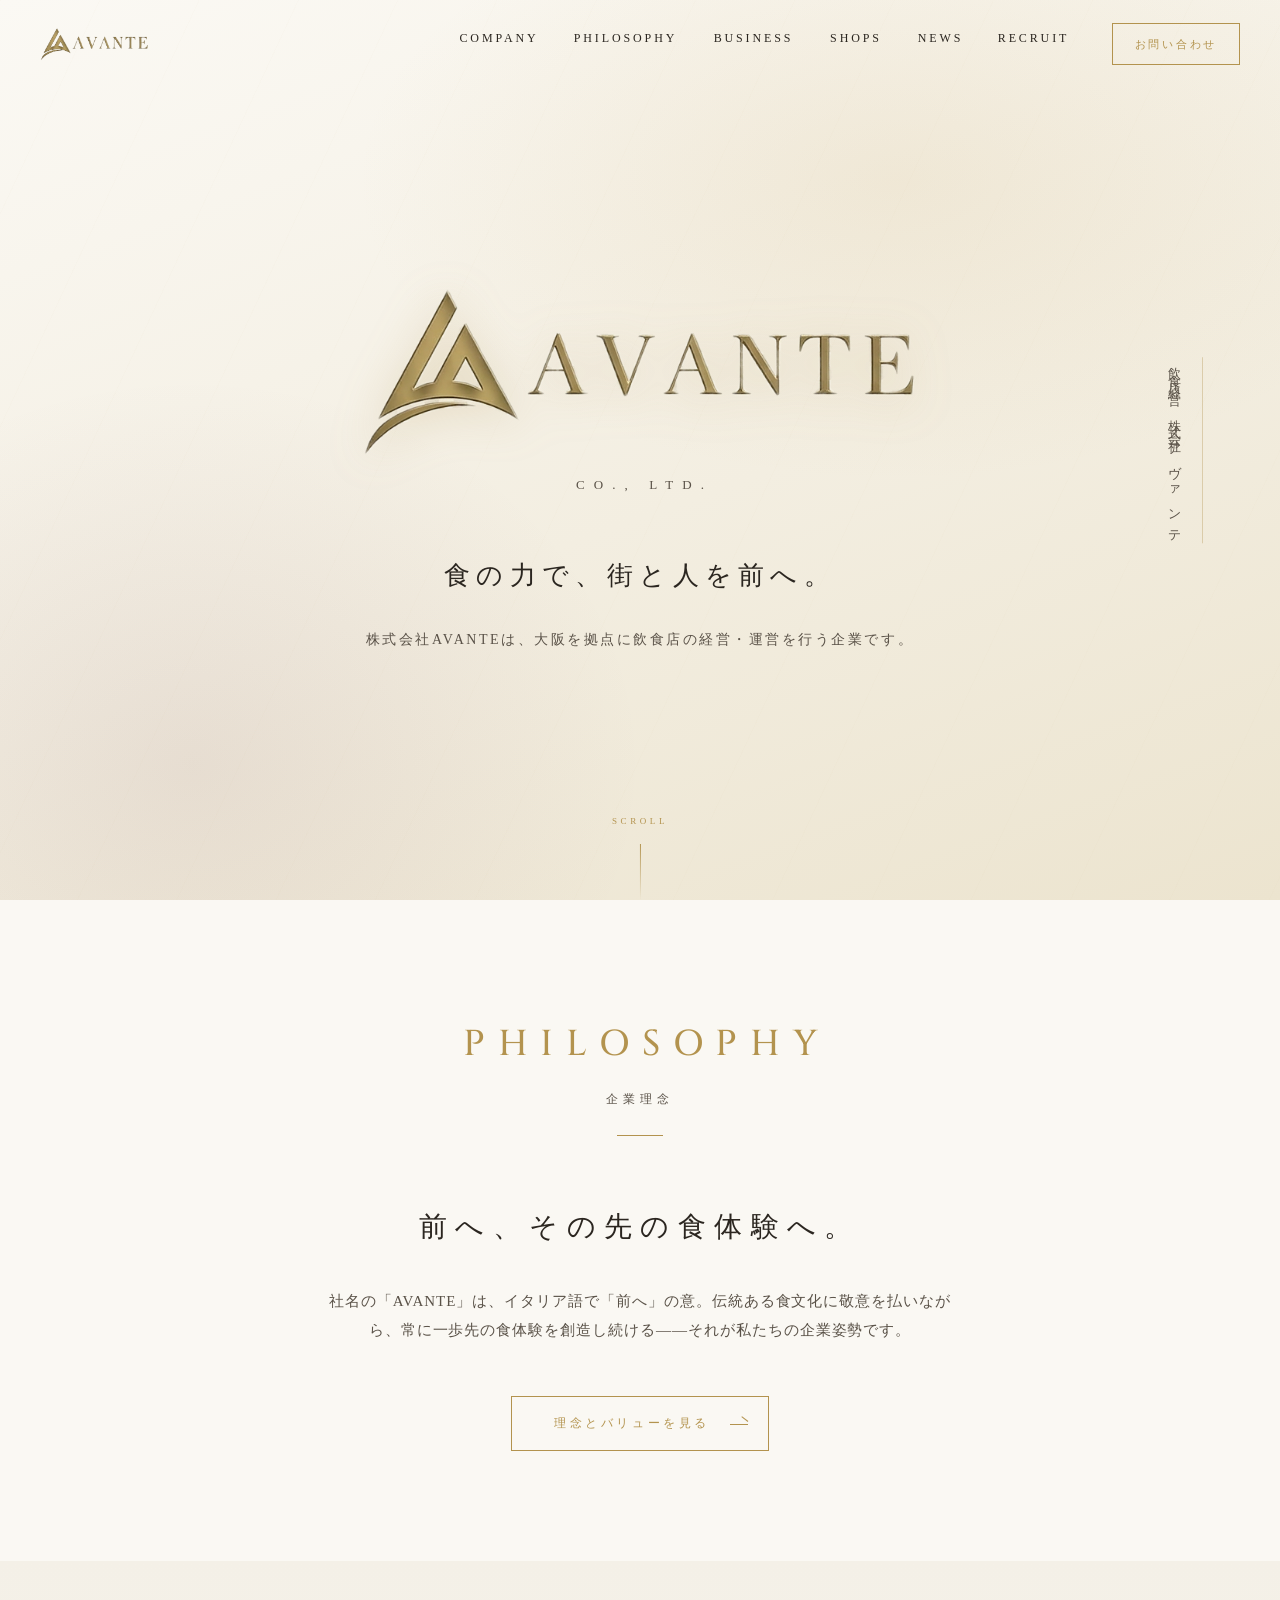
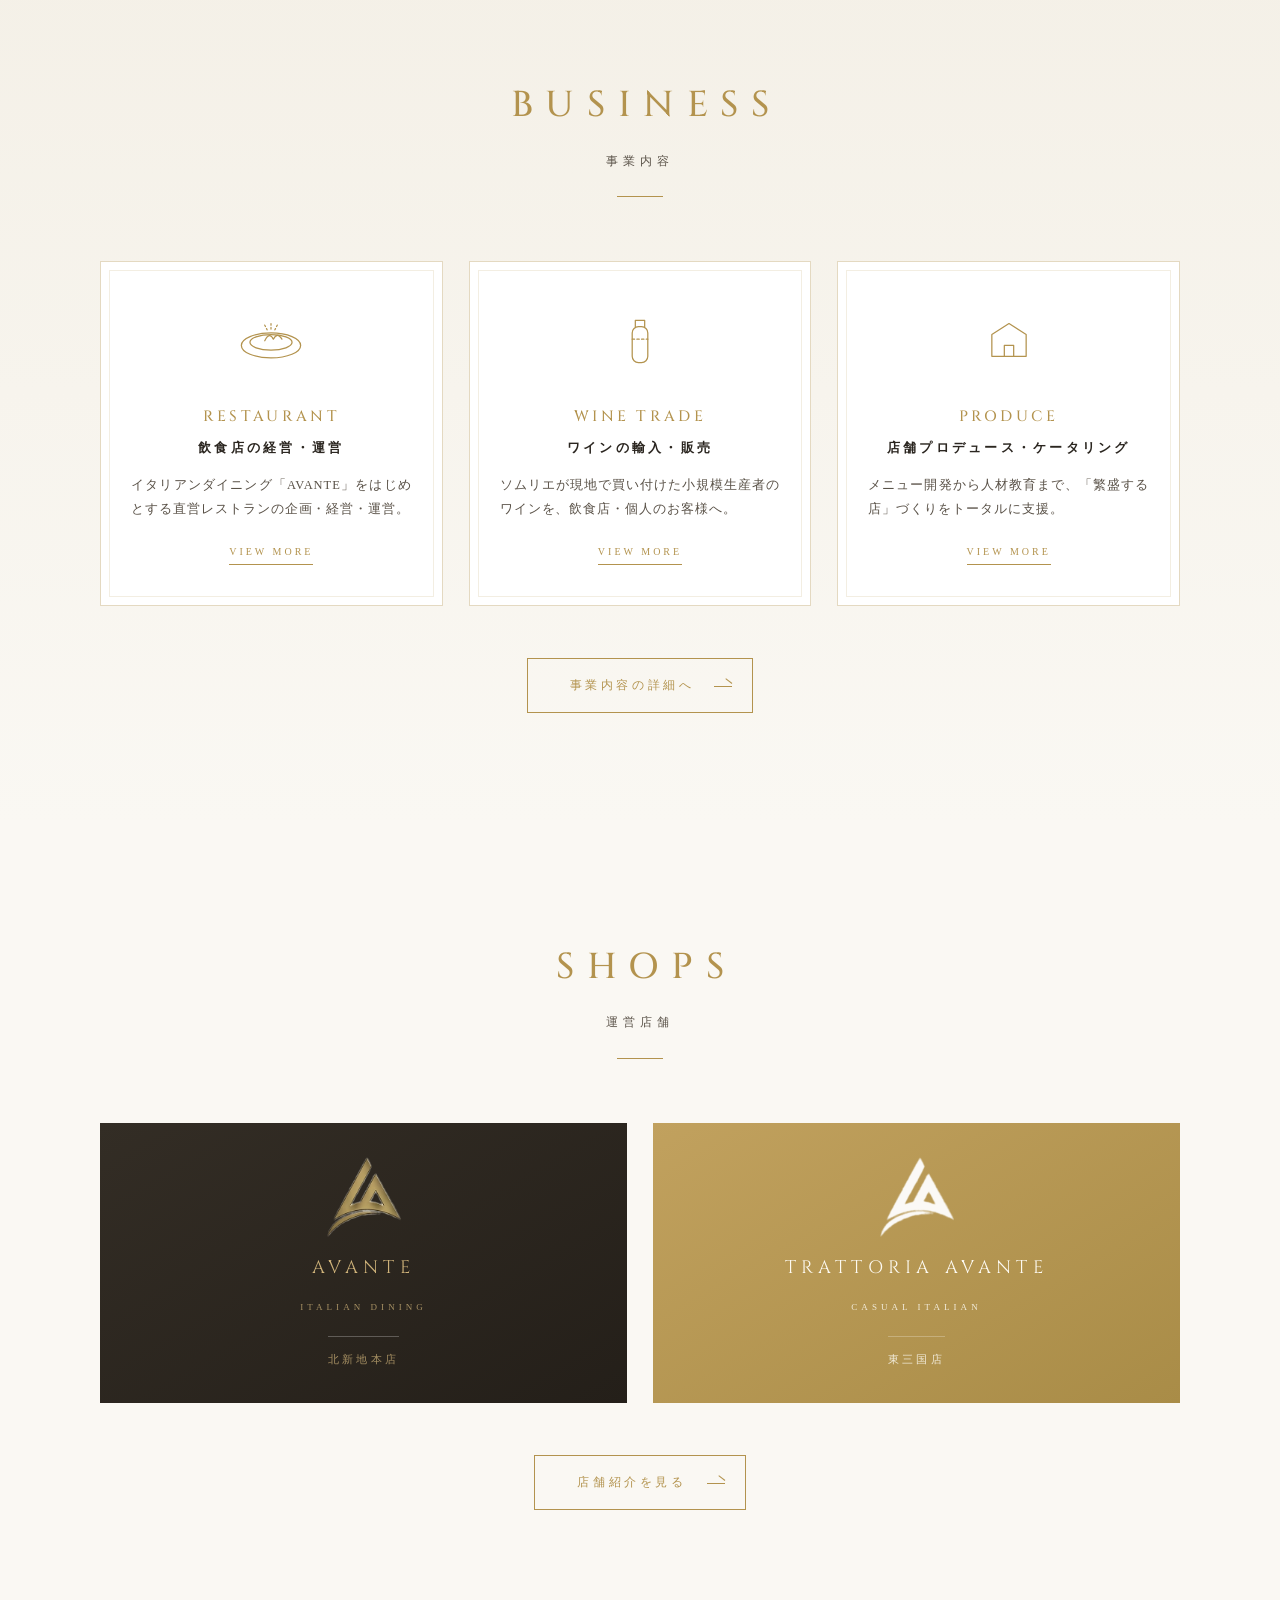
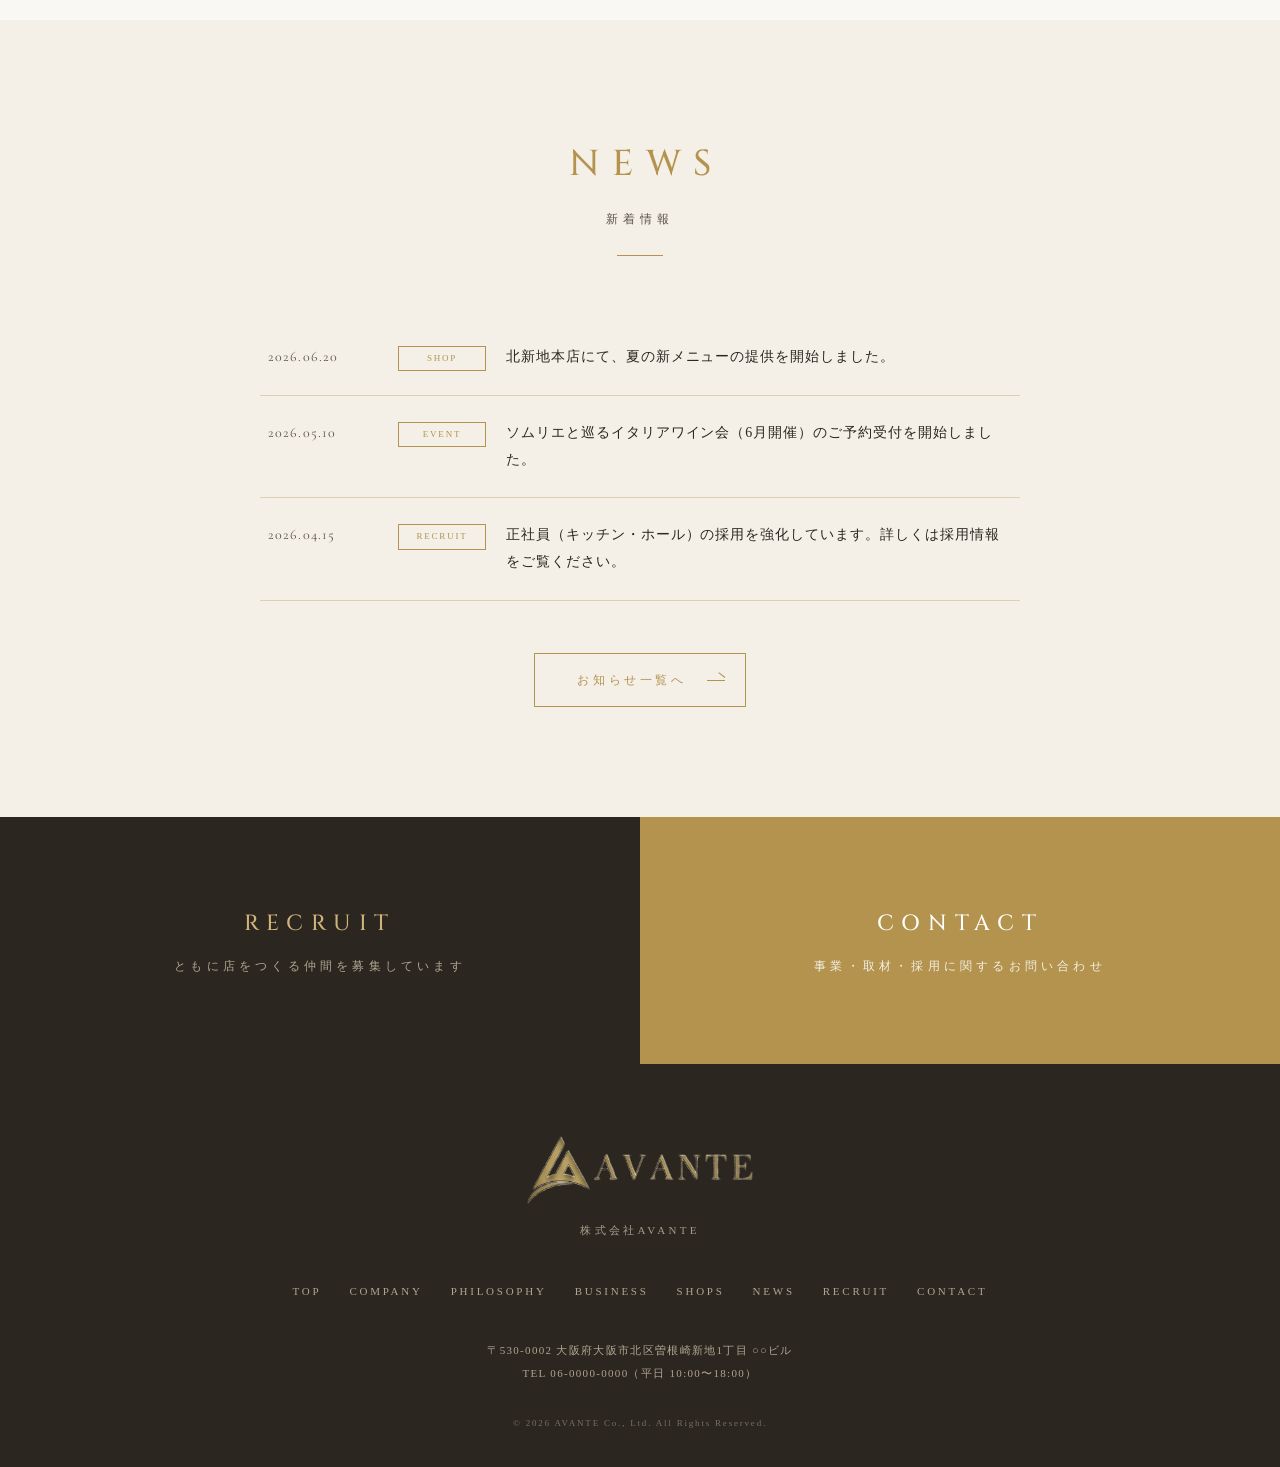
==== index.html @ b9feabb0 "Add files via upload" ====
<!DOCTYPE html>
<html lang="ja">
<head>
<meta charset="UTF-8">
<meta name="viewport" content="width=device-width, initial-scale=1.0">
<title>株式会社AVANTE｜飲食店の経営・運営</title>
<meta name="description" content="株式会社AVANTEは、大阪を拠点にイタリアンダイニング「AVANTE」をはじめとする飲食店の経営・運営、ワインの輸入販売、店舗プロデュースを行う企業です。">
<link rel="preconnect" href="https://fonts.googleapis.com">
<link rel="preconnect" href="https://fonts.gstatic.com" crossorigin>
<link href="https://fonts.googleapis.com/css2?family=Cinzel:wght@400;500;600&family=Cormorant+Garamond:ital,wght@0,400;0,500;1,400&family=Jost:wght@300;400;500&family=Zen+Old+Mincho:wght@400;500;600&display=swap" rel="stylesheet">
<link rel="icon" type="image/png" href="img/logo-mark.png">
<link rel="stylesheet" href="css/style.css">
</head>
<body data-page="index.html">

<header class="site-header" id="header">
  <a href="index.html" class="brand" aria-label="株式会社AVANTE トップへ">
    <img src="img/logo.png" alt="AVANTE" class="brand-img">
  </a>
  <nav class="pc" aria-label="メインナビゲーション"><ul><li><a href="company.html">COMPANY</a></li><li><a href="philosophy.html">PHILOSOPHY</a></li><li><a href="business.html">BUSINESS</a></li><li><a href="shops.html">SHOPS</a></li><li><a href="news.html">NEWS</a></li><li><a href="recruit.html">RECRUIT</a></li></ul></nav>
  <a href="contact.html" class="contact-btn">お問い合わせ</a>
  <button id="burger" aria-label="メニューを開く" aria-expanded="false"><span></span><span></span><span></span></button>
</header>

<div id="mobile-menu">
  <ul><li><a href="index.html">TOP<span class="jp">トップページ</span></a></li><li><a href="company.html">COMPANY<span class="jp">会社概要</span></a></li><li><a href="philosophy.html">PHILOSOPHY<span class="jp">企業理念</span></a></li><li><a href="business.html">BUSINESS<span class="jp">事業内容</span></a></li><li><a href="shops.html">SHOPS<span class="jp">運営店舗</span></a></li><li><a href="news.html">NEWS<span class="jp">新着情報</span></a></li><li><a href="recruit.html">RECRUIT<span class="jp">採用情報</span></a></li><li><a href="contact.html">CONTACT<span class="jp">お問い合わせ</span></a></li></ul>
</div>


<!-- ローディング（トップのみ） -->
<div id="loader" aria-hidden="true">
  <img class="logo-img" src="img/logo.png" alt="">
</div>

<main>

<!-- ===== Hero ===== -->
<section class="hero">
  <div class="hero-inner">
    <h1 class="hero-logo"><img src="img/logo.png" alt="AVANTE"></h1>
    <p class="hero-sub">CO., LTD.</p>
    <p class="hero-copy">
      食の力で、街と人を前へ。
      <small>株式会社AVANTEは、大阪を拠点に飲食店の経営・運営を行う企業です。</small>
    </p>
  </div>
  <p class="hero-vertical">飲食店経営　株式会社アヴァンテ</p>
  <p class="scroll-cue">SCROLL</p>
</section>

<!-- ===== 理念ダイジェスト ===== -->
<section class="digest-about">
  <div class="container-s">
    <div class="sec-head reveal">
      <h2 class="sec-en">PHILOSOPHY</h2>
      <span class="sec-jp">企業理念</span>
    </div>
    <p class="phrase reveal">前へ、その先の食体験へ。</p>
    <p class="lead-center reveal">社名の「AVANTE」は、イタリア語で「前へ」の意。伝統ある食文化に敬意を払いながら、常に一歩先の食体験を創造し続ける——それが私たちの企業姿勢です。</p>
    <div class="btn-center reveal">
      <a href="philosophy.html" class="btn-line">理念とバリューを見る</a>
    </div>
  </div>
</section>

<!-- ===== 事業ダイジェスト ===== -->
<section class="digest-biz">
  <div class="container">
    <div class="sec-head reveal">
      <h2 class="sec-en">BUSINESS</h2>
      <span class="sec-jp">事業内容</span>
    </div>
    <div class="digest-cards">
      <a href="business.html#restaurant" class="d-card reveal">
        <svg class="art" viewBox="0 0 100 80" aria-hidden="true">
          <ellipse cx="50" cy="48" rx="38" ry="16"/>
          <ellipse cx="50" cy="44" rx="27" ry="10"/>
          <path d="M42 42 q6 -12 11 -2 q5 -10 11 0"/>
          <path d="M50 20 v8" stroke-dasharray="2 3"/><path d="M42 22 l3 6" stroke-dasharray="2 3"/><path d="M58 22 l-3 6" stroke-dasharray="2 3"/>
        </svg>
        <h3>RESTAURANT</h3>
        <span class="jp-label">飲食店の経営・運営</span>
        <p>イタリアンダイニング「AVANTE」をはじめとする直営レストランの企画・経営・運営。</p>
        <span class="more">VIEW MORE</span>
      </a>
      <a href="business.html#wine" class="d-card reveal">
        <svg class="art" viewBox="0 0 100 80" aria-hidden="true">
          <rect x="40" y="24" width="20" height="46" rx="8"/><path d="M44 24 v-8 h12 v8"/>
          <path d="M40 40 h20" stroke-dasharray="3 3"/>
        </svg>
        <h3>WINE TRADE</h3>
        <span class="jp-label">ワインの輸入・販売</span>
        <p>ソムリエが現地で買い付けた小規模生産者のワインを、飲食店・個人のお客様へ。</p>
        <span class="more">VIEW MORE</span>
      </a>
      <a href="business.html#produce" class="d-card reveal">
        <svg class="art" viewBox="0 0 100 80" aria-hidden="true">
          <path d="M28 62 V34 l22 -14 22 14 v28 Z"/>
          <path d="M44 62 v-14 h12 v14"/>
        </svg>
        <h3>PRODUCE</h3>
        <span class="jp-label">店舗プロデュース・ケータリング</span>
        <p>メニュー開発から人材教育まで、「繁盛する店」づくりをトータルに支援。</p>
        <span class="more">VIEW MORE</span>
      </a>
    </div>
    <div class="btn-center reveal">
      <a href="business.html" class="btn-line">事業内容の詳細へ</a>
    </div>
  </div>
</section>

<!-- ===== 店舗ダイジェスト ===== -->
<section class="digest-shops">
  <div class="container">
    <div class="sec-head reveal">
      <h2 class="sec-en">SHOPS</h2>
      <span class="sec-jp">運営店舗</span>
    </div>
    <div class="shop-banners">
      <a href="shops.html#kitashinchi" class="shop-banner sv-dark reveal">
        <img class="s-mark" src="img/logo-mark.png" alt="">
        <p class="s-name">AVANTE</p>
        <p class="s-tag">ITALIAN DINING</p>
        <p class="s-area">北新地本店</p>
      </a>
      <a href="shops.html#higashimikuni" class="shop-banner sv-gold reveal">
        <img class="s-mark" src="img/logo-mark.png" alt="">
        <p class="s-name">TRATTORIA AVANTE</p>
        <p class="s-tag">CASUAL ITALIAN</p>
        <p class="s-area">東三国店</p>
      </a>
    </div>
    <div class="btn-center reveal">
      <a href="shops.html" class="btn-line">店舗紹介を見る</a>
    </div>
  </div>
</section>

<!-- ===== NEWSダイジェスト ===== -->
<section class="digest-news">
  <div class="container">
    <div class="sec-head reveal">
      <h2 class="sec-en">NEWS</h2>
      <span class="sec-jp">新着情報</span>
    </div>
    <ul class="news-list" id="news-list" data-limit="3"></ul>
    <div class="btn-center reveal">
      <a href="news.html" class="btn-line">お知らせ一覧へ</a>
    </div>
  </div>
</section>

<!-- ===== 採用 / お問い合わせ バナー ===== -->
<div class="cta-band">
  <a href="recruit.html" class="cta-recruit">
    <span class="en">RECRUIT</span>
    <span class="jp">ともに店をつくる仲間を募集しています</span>
  </a>
  <a href="contact.html" class="cta-contact">
    <span class="en">CONTACT</span>
    <span class="jp">事業・取材・採用に関するお問い合わせ</span>
  </a>
</div>

</main>

<footer class="site-footer">
  <img src="img/logo.png" alt="AVANTE" class="f-logo">
  <p class="f-sub">株式会社AVANTE</p>
  <nav aria-label="フッターナビゲーション"><ul><li><a href="index.html">TOP</a></li><li><a href="company.html">COMPANY</a></li><li><a href="philosophy.html">PHILOSOPHY</a></li><li><a href="business.html">BUSINESS</a></li><li><a href="shops.html">SHOPS</a></li><li><a href="news.html">NEWS</a></li><li><a href="recruit.html">RECRUIT</a></li><li><a href="contact.html">CONTACT</a></li></ul></nav>
  <p class="addr">〒530-0002 大阪府大阪市北区曽根崎新地1丁目 ○○ビル<br>TEL 06-0000-0000（平日 10:00〜18:00）</p>
  <p class="copy">&copy; 2026 AVANTE Co., Ltd. All Rights Reserved.</p>
</footer>


<script src="js/common.js"></script>
</body>
</html>
---- css/style.css ----
@charset "UTF-8";
/* =========================================================
   株式会社AVANTE コーポレートサイト 共通スタイル
========================================================= */
:root{
  --gold:#b3934e;
  --gold-light:#cfb37a;
  --gold-pale:#e8dcc0;
  --ivory:#faf8f3;
  --paper:#f4f0e7;
  --ink:#2b2620;
  --ink-soft:#5a5248;
  --wine:#5f2732;
  --line:rgba(179,147,78,.35);
  --serif-en:'Cinzel',serif;
  --serif-en2:'Cormorant Garamond',serif;
}
*{margin:0;padding:0;box-sizing:border-box}
html{scroll-behavior:smooth}
body{
  font-family:var(--serif-jp);
  color:var(--ink);
  background:var(--ivory);
  line-height:1.9;
  letter-spacing:.06em;
  overflow-x:hidden;
}
img{max-width:100%;display:block}
a{color:inherit;text-decoration:none}
ul{list-style:none}

/* ---------- Loading（トップのみ） ---------- */
#loader{
  position:fixed;inset:0;z-index:1000;
  background:var(--ivory);
  display:flex;align-items:center;justify-content:center;flex-direction:column;gap:24px;
  transition:opacity .9s ease,visibility .9s;
}
#loader.hide{opacity:0;visibility:hidden}
#loader .logo-img{
  width:min(300px,64vw);height:auto;
  opacity:0;transform:scale(.96);
  animation:logofade 1.8s ease .1s forwards;
}
@keyframes logofade{
  0%{opacity:0;transform:scale(.96)}
  60%{opacity:1}
  100%{opacity:1;transform:scale(1)}
}

/* ---------- Loading（ページ内遷移用の短縮版） ---------- */
#loader.nav-transition{transition:opacity .25s ease,visibility .25s}
#loader.nav-transition .logo-img{animation:logofade-short .5s ease forwards}
@keyframes logofade-short{
  0%{opacity:0;transform:scale(.98)}
  100%{opacity:1;transform:scale(1)}
}
@keyframes fadeup{from{opacity:0;transform:translateY(8px)}to{opacity:1;transform:none}}

/* ---------- Header ---------- */
header.site-header{
  position:fixed;top:0;left:0;right:0;z-index:500;
  display:flex;align-items:center;justify-content:space-between;
  padding:0 40px;height:88px;
  transition:background .4s,box-shadow .4s;
}
header.site-header.scrolled,
body.subpage header.site-header{
  background:rgba(250,248,243,.92);
  backdrop-filter:blur(8px);
  box-shadow:0 1px 0 var(--line);
}
.brand{display:flex;align-items:center}
.brand-img{height:34px;width:auto}
nav.pc{margin-left:auto;margin-right:40px}
nav.pc ul{display:flex;gap:30px}
nav.pc a{
  font-family:var(--sans);font-size:12px;letter-spacing:.24em;font-weight:400;
  color:var(--ink);position:relative;padding:6px 0;
  outline:none;
  display:inline-block;text-align:center;overflow:hidden;
}
/* Webフォント（Jost）読み込み前後で文字幅が変化しても表示サイズを完全固定する。
   min-widthだと計測誤差（サブピクセル）で指定値をわずかに超えて幅がぶれるため、
   width固定＋overflow:hiddenではみ出た分を切り、幅そのものを揺らがせない */
nav.pc li:nth-child(1) a{width:83px}
nav.pc li:nth-child(2) a{width:110px}
nav.pc li:nth-child(3) a{width:86px}
nav.pc li:nth-child(4) a{width:59px}
nav.pc li:nth-child(5) a{width:50px}
nav.pc li:nth-child(6) a{width:76px}
nav.pc a::after{
  content:"";position:absolute;left:0;bottom:0;height:1px;width:0;
  background:var(--gold);transition:width .35s ease;
}
nav.pc a:hover::after,
nav.pc a[aria-current="page"]::after{width:100%}
nav.pc a[aria-current="page"]{color:var(--gold)}
/* ページ遷移直後のcurrent切り替え時は下線アニメを無効化し、瞬時に切り替える */
nav.pc.no-anim a::after{transition:none}
.contact-btn{
  font-family:var(--sans);font-size:11px;letter-spacing:.25em;
  border:1px solid var(--gold);color:var(--gold);
  padding:10px 22px;transition:.35s;
}
.contact-btn:hover{background:var(--gold);color:#fff}

/* Hamburger */
#burger{display:none;background:none;border:none;cursor:pointer;z-index:600;width:44px;height:44px;position:relative}
#burger span{
  position:absolute;left:10px;width:24px;height:1.5px;background:var(--gold);
  transition:.4s;
}
#burger span:nth-child(1){top:16px}
#burger span:nth-child(2){top:22px}
#burger span:nth-child(3){top:28px}
#burger.open span:nth-child(1){top:22px;transform:rotate(45deg)}
#burger.open span:nth-child(2){opacity:0}
#burger.open span:nth-child(3){top:22px;transform:rotate(-45deg)}
#mobile-menu{
  position:fixed;inset:0;z-index:550;background:rgba(43,38,32,.97);
  display:flex;align-items:center;justify-content:center;
  opacity:0;visibility:hidden;transition:.5s;
}
#mobile-menu.open{opacity:1;visibility:visible}
#mobile-menu ul{text-align:center}
#mobile-menu a{
  display:block;padding:14px;color:var(--gold-pale);
  font-family:var(--sans);letter-spacing:.35em;font-size:14px;
}
#mobile-menu .jp{display:block;font-family:var(--serif-jp);font-size:10px;letter-spacing:.3em;color:rgba(232,220,192,.6);margin-top:2px}

/* ---------- 下層ページ共通ヘッダー ---------- */
.page-head{
  position:relative;
  padding:190px 24px 90px;text-align:center;
  background:
    radial-gradient(ellipse 800px 400px at 75% 10%,rgba(207,179,122,.18),transparent 60%),
    linear-gradient(160deg,#fbf9f4 0%,#f1ebdc 100%);
  border-bottom:1px solid var(--line);
}
.page-head .p-en{
  font-family:var(--serif-en);font-size:clamp(30px,5vw,46px);
  letter-spacing:.32em;text-indent:.32em;color:var(--gold);font-weight:500;line-height:1.2;
}
.page-head .p-jp{
  display:block;margin-top:12px;font-size:13px;letter-spacing:.4em;color:var(--ink-soft);
}
.breadcrumb{
  margin-top:34px;font-family:var(--sans);font-size:10px;letter-spacing:.2em;color:var(--ink-soft);
}
.breadcrumb a{color:var(--gold);transition:opacity .3s}
.breadcrumb a:hover{opacity:.6}
.breadcrumb .sep{margin:0 10px;color:var(--line)}

/* ---------- 共通セクション ---------- */
section{padding:110px 24px}
.container{max-width:1080px;margin:0 auto}
.container-s{max-width:780px;margin:0 auto}
.sec-head{text-align:center;margin-bottom:64px}
.sec-en{
  font-family:var(--serif-en);font-size:clamp(24px,4vw,36px);
  letter-spacing:.35em;text-indent:.35em;color:var(--gold);font-weight:500;
}
.sec-jp{display:block;margin-top:10px;font-size:12px;letter-spacing:.4em;color:var(--ink-soft)}
.sec-head::after{
  content:"";display:block;width:46px;height:1px;background:var(--gold);
  margin:24px auto 0;
}
.reveal{opacity:0;transform:translateY(30px);transition:opacity 1s ease,transform 1s ease}
.reveal.show{opacity:1;transform:none}
.lead-center{text-align:center;font-size:15px;color:var(--ink-soft);max-width:640px;margin:0 auto}

/* ボタン */
.btn-line{
  display:inline-block;position:relative;
  font-family:var(--sans);font-size:12px;letter-spacing:.3em;color:var(--gold);
  border:1px solid var(--gold);padding:15px 58px 15px 42px;transition:.35s;
}
.btn-line::after{
  content:"";position:absolute;right:20px;top:50%;width:18px;height:1px;background:var(--gold);
  transition:.35s;
}
.btn-line::before{
  content:"";position:absolute;right:20px;top:calc(50% - 3px);width:8px;height:1px;background:var(--gold);
  transform:rotate(38deg);transform-origin:right;transition:.35s;
}
.btn-line:hover{background:var(--gold);color:#fff}
.btn-line:hover::after,.btn-line:hover::before{background:#fff}
.btn-center{text-align:center;margin-top:52px}

/* ---------- Hero（トップ） ---------- */
.hero{
  position:relative;min-height:100vh;
  display:flex;align-items:center;justify-content:center;
  background:
    radial-gradient(ellipse 900px 500px at 70% 20%,rgba(207,179,122,.16),transparent 60%),
    radial-gradient(ellipse 700px 600px at 15% 85%,rgba(95,39,50,.08),transparent 65%),
    linear-gradient(160deg,#fbf9f4 0%,#f3eee1 55%,#ece4cf 100%);
  overflow:hidden;padding:0;
}
.hero::before{
  content:"";position:absolute;inset:0;opacity:.5;pointer-events:none;
  background-image:repeating-linear-gradient(115deg,rgba(179,147,78,.03) 0 1px,transparent 1px 90px);
}
.hero-inner{position:relative;text-align:center;padding:120px 24px 80px;z-index:2}
.hero-logo{margin:0 auto;line-height:0}
.hero-logo img{
  width:min(560px,82vw);height:auto;margin:0 auto;
  opacity:0;transform:translateY(14px) scale(.97);
  transition:opacity 1.4s ease .5s,transform 1.4s ease .5s;
  filter:drop-shadow(0 6px 22px rgba(179,147,78,.25));
}
body.loaded .hero-logo img{opacity:1;transform:none}
.hero-sub{
  font-family:var(--sans);font-weight:300;
  font-size:clamp(10px,1.4vw,13px);letter-spacing:.7em;text-indent:.7em;
  color:var(--ink-soft);margin-top:14px;
  opacity:0;transform:translateY(10px);transition:1.2s ease 1.3s;
}
.hero-copy{
  margin-top:48px;
  font-size:clamp(18px,2.6vw,26px);letter-spacing:.24em;line-height:2.3;
  color:var(--ink);opacity:0;transform:translateY(10px);transition:1.2s ease 1.7s;
}
.hero-copy small{
  display:block;margin-top:18px;font-size:clamp(12px,1.4vw,14px);
  letter-spacing:.18em;color:var(--ink-soft);
}
body.loaded .hero-sub,body.loaded .hero-copy{opacity:1;transform:none}
.hero-vertical{
  position:absolute;right:6vw;top:50%;transform:translateY(-50%);
  writing-mode:vertical-rl;font-size:13px;letter-spacing:.5em;color:var(--ink-soft);
  border-right:1px solid var(--line);padding-right:16px;
  opacity:0;transition:1.4s ease 2s;z-index:2;
}
body.loaded .hero-vertical{opacity:1}
.scroll-cue{
  position:absolute;bottom:0;left:50%;transform:translateX(-50%);
  font-family:var(--sans);font-size:9px;letter-spacing:.4em;color:var(--gold);
  padding-bottom:70px;z-index:2;
}
.scroll-cue::after{
  content:"";position:absolute;bottom:0;left:50%;width:1px;height:56px;
  background:linear-gradient(var(--gold),transparent);
  animation:cue 2.2s ease-in-out infinite;transform-origin:top;
}
@keyframes cue{0%{transform:scaleY(0)}45%{transform:scaleY(1)}100%{transform:scaleY(1);opacity:0}}

/* ---------- トップ：ダイジェスト ---------- */
.digest-about{background:var(--ivory)}
.digest-about .phrase{
  text-align:center;font-size:clamp(20px,3vw,28px);letter-spacing:.3em;margin-bottom:34px;
}
.digest-cards{display:grid;grid-template-columns:repeat(3,1fr);gap:26px}
.d-card{
  position:relative;background:#fff;border:1px solid var(--line);
  padding:46px 30px 40px;text-align:center;display:block;
  transition:box-shadow .4s,transform .4s;
}
.d-card::before{content:"";position:absolute;inset:8px;border:1px solid rgba(179,147,78,.16);pointer-events:none}
.d-card:hover{box-shadow:0 18px 44px rgba(43,38,32,.09);transform:translateY(-4px)}
.d-card .art{width:78px;margin:0 auto 22px}
.d-card .art *{stroke:var(--gold);fill:none;stroke-width:1.6;stroke-linecap:round;stroke-linejoin:round}
.d-card h3{font-family:var(--serif-en);font-size:15px;letter-spacing:.22em;color:var(--gold);font-weight:500}
.d-card .jp-label{display:block;font-size:13px;letter-spacing:.25em;font-weight:600;margin:4px 0 14px}
.d-card p{font-size:12.5px;color:var(--ink-soft);text-align:justify}
.d-card .more{
  display:inline-block;margin-top:20px;font-family:var(--sans);font-size:10px;
  letter-spacing:.3em;color:var(--gold);border-bottom:1px solid var(--gold);padding-bottom:3px;
}
.digest-biz{background:linear-gradient(180deg,var(--paper),var(--ivory))}

/* トップ：店舗バナー */
.digest-shops{background:var(--ivory)}
.shop-banners{display:grid;grid-template-columns:1fr 1fr;gap:26px}
.shop-banner{
  position:relative;min-height:280px;overflow:hidden;
  display:flex;align-items:center;justify-content:center;flex-direction:column;gap:14px;
  text-align:center;
}
.shop-banner .s-mark{width:74px;height:auto;transition:transform .6s ease}
.shop-banner:hover .s-mark{transform:scale(1.1)}
.shop-banner .s-name{font-family:var(--serif-en);letter-spacing:.3em;font-size:18px}
.shop-banner .s-tag{font-family:var(--sans);font-size:9px;letter-spacing:.45em}
.shop-banner .s-area{font-size:11px;letter-spacing:.3em;margin-top:6px;padding-top:12px;border-top:1px solid rgba(255,255,255,.25)}
.sv-dark{background:linear-gradient(150deg,#332d25,#241f19)}
.sv-dark .s-name{color:var(--gold-light)}
.sv-dark .s-tag,.sv-dark .s-area{color:rgba(207,179,122,.75)}
.sv-gold{background:linear-gradient(150deg,#c1a15e,#a98c47)}
.sv-gold .s-mark{filter:brightness(0) invert(1);opacity:.95}
.sv-gold .s-name{color:#fdfaf2}
.sv-gold .s-tag,.sv-gold .s-area{color:rgba(253,250,242,.85)}

/* トップ：NEWSダイジェスト */
.digest-news{background:var(--paper)}

/* トップ：リクルート/コンタクト バナー */
.cta-band{
  display:grid;grid-template-columns:1fr 1fr;
}
.cta-band a{
  position:relative;padding:86px 30px;text-align:center;overflow:hidden;
  transition:.4s;
}
.cta-band .en{font-family:var(--serif-en);letter-spacing:.35em;font-size:22px;font-weight:500;display:block}
.cta-band .jp{display:block;font-size:12px;letter-spacing:.35em;margin-top:10px}
.cta-recruit{background:var(--ink)}
.cta-recruit .en{color:var(--gold-light)}
.cta-recruit .jp{color:rgba(232,220,192,.7)}
.cta-recruit:hover{background:#3a332a}
.cta-contact{background:var(--gold)}
.cta-contact .en{color:#fff}
.cta-contact .jp{color:rgba(255,255,255,.85)}
.cta-contact:hover{background:#a3833f}

/* ---------- Philosophy ---------- */
.phi-grid{
  display:grid;grid-template-columns:auto 1fr;gap:70px;align-items:center;max-width:920px;margin:0 auto;
}
.phi-vertical{
  writing-mode:vertical-rl;font-size:clamp(20px,2.6vw,26px);letter-spacing:.42em;
  line-height:2.6;color:var(--ink);height:360px;
  border-left:1px solid var(--line);padding-left:34px;
}
.phi-text p{margin-bottom:1.6em;font-size:15px;color:var(--ink-soft);text-align:justify}
.phi-text strong{color:var(--gold);font-weight:500}
.phi-values{display:grid;grid-template-columns:repeat(3,1fr);gap:24px;max-width:920px;margin:0 auto}
.value-card{
  border:1px solid var(--line);background:#fff;padding:36px 26px;text-align:center;
  transition:box-shadow .4s,transform .4s;
}
.value-card:hover{box-shadow:0 14px 34px rgba(43,38,32,.08);transform:translateY(-3px)}
.value-card .v-num{
  font-family:var(--serif-en2);font-size:13px;letter-spacing:.3em;color:var(--gold);
  display:block;margin-bottom:14px;
}
.value-card h3{font-size:17px;letter-spacing:.25em;font-weight:600;margin-bottom:12px}
.value-card p{font-size:13px;color:var(--ink-soft);text-align:justify}
.message-box{
  max-width:960px;margin:0 auto;background:#fff;border:1px solid var(--line);
  padding:60px 54px;position:relative;
  display:flex;gap:48px;align-items:flex-start;
}
.message-box::before{
  content:"“";position:absolute;top:6px;left:26px;
  font-family:var(--serif-en2);font-size:90px;color:rgba(179,147,78,.25);line-height:1;
}
.message-text{flex:1;min-width:0}
.message-box p{font-size:14.5px;color:var(--ink-soft);margin-bottom:1.5em;text-align:justify}
.message-box .sign{
  text-align:right;font-size:14px;letter-spacing:.2em;margin-top:34px;
}
.message-box .sign small{display:block;font-size:11px;color:var(--ink-soft);letter-spacing:.25em}
.message-photo{width:300px;flex-shrink:0}
.photo-placeholder{
  display:block;width:100%;aspect-ratio:200/260;border-radius:2px;
  overflow:hidden;border:1px solid var(--line);
}
.photo-placeholder svg{display:block;width:100%;height:100%}
.photo-placeholder img{display:block;width:100%;height:100%;object-fit:cover}

/* ---------- Business ---------- */
.biz-grid{display:grid;grid-template-columns:repeat(3,1fr);gap:28px}
.biz-card{
  background:#fff;border:1px solid var(--line);padding:48px 32px;text-align:center;position:relative;
  transition:box-shadow .4s,transform .4s;
}
.biz-card::before{content:"";position:absolute;inset:8px;border:1px solid rgba(179,147,78,.16);pointer-events:none}
.biz-card:hover{box-shadow:0 18px 44px rgba(43,38,32,.09);transform:translateY(-4px)}
.biz-card .art{width:88px;margin:0 auto 26px}
.biz-card .art *{stroke:var(--gold);fill:none;stroke-width:1.6;stroke-linecap:round;stroke-linejoin:round}
.biz-card h3{font-family:var(--serif-en);font-size:15px;letter-spacing:.22em;color:var(--gold);margin-bottom:4px;font-weight:500}
.biz-card .jp-label{display:block;font-size:14px;letter-spacing:.25em;font-weight:600;margin-bottom:18px}
.biz-card p{font-size:13px;color:var(--ink-soft);text-align:justify}
.biz-detail{
  max-width:920px;margin:0 auto;display:grid;grid-template-columns:auto 1fr;gap:44px;
  padding:52px 0;border-bottom:1px dotted var(--line);align-items:start;
}
.biz-detail:last-of-type{border-bottom:none}
.biz-detail .num{
  font-family:var(--serif-en2);font-size:44px;color:var(--gold-light);line-height:1;width:80px;
  letter-spacing:.05em;
}
.biz-detail h3{font-size:19px;letter-spacing:.2em;font-weight:600;margin-bottom:4px}
.biz-detail .en{font-family:var(--serif-en);font-size:11px;letter-spacing:.3em;color:var(--gold);display:block;margin-bottom:18px}
.biz-detail p{font-size:14px;color:var(--ink-soft);text-align:justify;margin-bottom:14px}
.biz-detail ul{margin-top:6px}
.biz-detail li{
  position:relative;font-size:13px;color:var(--ink-soft);padding-left:20px;margin-bottom:6px;
}
.biz-detail li::before{
  content:"";position:absolute;left:2px;top:12px;width:7px;height:7px;
  border:1px solid var(--gold);transform:rotate(45deg);
}

/* ---------- Shops ---------- */
.shop-card{
  display:grid;grid-template-columns:1fr 1fr;border:1px solid var(--line);background:#fff;
  margin-bottom:44px;overflow:hidden;
}
.shop-visual{
  position:relative;min-height:340px;
  display:flex;align-items:center;justify-content:center;flex-direction:column;gap:18px;
}
.shop-visual .s-mark{width:100px;height:auto}
.shop-visual .s-name{font-family:var(--serif-en);letter-spacing:.35em;font-size:20px}
.shop-visual .s-tag{font-family:var(--sans);font-size:9px;letter-spacing:.45em}
.shop-body{padding:48px 44px}
.shop-body .s-kind{
  font-family:var(--sans);font-size:10px;letter-spacing:.35em;color:var(--gold);
  display:inline-block;border:1px solid var(--gold);padding:4px 14px;margin-bottom:18px;
}
.shop-body h3{font-size:20px;letter-spacing:.16em;font-weight:600;margin-bottom:4px}
.shop-body .s-en{font-family:var(--serif-en2);font-size:14px;letter-spacing:.15em;color:var(--gold);margin-bottom:20px;font-style:italic}
.shop-body p{font-size:14px;color:var(--ink-soft);margin-bottom:22px;text-align:justify}
.shop-info{font-size:12.5px;border-top:1px dotted var(--line);padding-top:18px}
.shop-info div{display:flex;gap:14px;padding:4px 0}
.shop-info dt{color:var(--gold);letter-spacing:.2em;white-space:nowrap;width:74px;font-size:11.5px}
.shop-info dd{color:var(--ink-soft)}
.shop-links{margin-top:22px;display:flex;gap:22px;flex-wrap:wrap}
.shop-links a{
  font-family:var(--sans);font-size:11px;letter-spacing:.22em;color:var(--gold);
  border-bottom:1px solid var(--gold);padding-bottom:3px;transition:opacity .3s;
  display:inline-flex;align-items:center;gap:8px;
}
.shop-links a:hover{opacity:.55}
.shop-card.flip .shop-visual{order:2}
.shop-card.flip .shop-body{order:1}

/* ---------- News ---------- */
.news-list{max-width:760px;margin:0 auto}
.news-item{
  display:grid;grid-template-columns:110px 88px 1fr;gap:20px;align-items:baseline;
  padding:24px 8px;border-bottom:1px solid var(--line);transition:background .3s;
}
.news-item:hover{background:rgba(179,147,78,.05)}
.news-item time{font-family:var(--serif-en2);font-size:14px;color:var(--ink-soft);letter-spacing:.08em}
.news-item .tag{
  font-family:var(--sans);font-size:9px;letter-spacing:.2em;text-align:center;
  border:1px solid var(--gold);color:var(--gold);padding:3px 0;
}
.news-item p{font-size:14px}

/* ---------- Company ---------- */
.info-table{width:100%;border-collapse:collapse;font-size:14px}
.info-table th,.info-table td{
  padding:15px 8px;border-bottom:1px solid var(--line);vertical-align:top;text-align:left;font-weight:400;
}
.info-table th{
  width:130px;font-weight:500;color:var(--gold);letter-spacing:.2em;font-size:12px;white-space:nowrap;
}
.dark-sec{background:var(--ink);color:var(--gold-pale)}
.dark-sec .sec-en{color:var(--gold-light)}
.dark-sec .sec-jp{color:rgba(232,220,192,.6)}
.dark-sec .info-table th{color:var(--gold-light)}
.dark-sec .info-table td{color:rgba(232,220,192,.9)}
.dark-sec .info-table th,.dark-sec .info-table td{border-bottom-color:rgba(179,147,78,.25)}
.history{max-width:680px;margin:0 auto}
.history ol{list-style:none;border-left:1px solid rgba(179,147,78,.5);margin-left:8px}
.history li{position:relative;padding:0 0 34px 34px}
.history li::before{
  content:"";position:absolute;left:-5px;top:10px;width:9px;height:9px;
  background:var(--ivory);border:1px solid var(--gold);transform:rotate(45deg);
}
.dark-sec .history li::before{background:var(--ink);border-color:var(--gold-light)}
.history time{
  font-family:var(--serif-en2);font-size:15px;letter-spacing:.15em;color:var(--gold);
  display:block;margin-bottom:2px;
}
.dark-sec .history time{color:var(--gold-light)}
.history p{font-size:13.5px;color:var(--ink-soft)}
.dark-sec .history p{color:rgba(232,220,192,.85)}
.map-wrap{border:1px solid var(--line);padding:8px;background:#fff;max-width:920px;margin:0 auto}
.map-wrap iframe{width:100%;height:380px;border:0;display:block;filter:grayscale(.35) sepia(.12)}
.map-note{text-align:center;font-size:12px;color:var(--ink-soft);margin-top:16px;letter-spacing:.15em}

/* ---------- Recruit ---------- */
.recruit-grid{display:grid;grid-template-columns:1fr 1fr;gap:56px;align-items:start;max-width:960px;margin:0 auto}
.recruit-lead h3{font-size:clamp(20px,2.6vw,26px);letter-spacing:.22em;line-height:2;font-weight:600;margin-bottom:26px}
.recruit-lead h3 span{color:var(--gold)}
.recruit-lead p{font-size:14px;color:var(--ink-soft);margin-bottom:1.4em;text-align:justify}
.recruit-box{background:var(--paper);border:1px solid var(--line);padding:44px 38px}
.recruit-box h4{
  font-family:var(--serif-en);font-size:14px;letter-spacing:.3em;color:var(--gold);
  font-weight:500;margin-bottom:18px;text-align:center;
}
.recruit-box dl{font-size:13px}
.recruit-box dt{color:var(--gold);letter-spacing:.2em;margin-top:16px;font-size:12px}
.recruit-box dt:first-child{margin-top:0}
.recruit-box dd{margin-left:0;color:var(--ink-soft)}
.recruit-box .apply{
  display:block;text-align:center;margin-top:30px;padding:15px;
  font-family:var(--sans);font-size:12px;letter-spacing:.3em;
  background:var(--gold);color:#fff;border:1px solid var(--gold);transition:.35s;
}
.recruit-box .apply:hover{background:transparent;color:var(--gold)}
.faq{max-width:760px;margin:0 auto}
.faq-item{border-bottom:1px solid var(--line)}
.faq-item summary{
  cursor:pointer;list-style:none;padding:22px 40px 22px 8px;position:relative;
  font-size:14.5px;letter-spacing:.1em;transition:color .3s;
}
.faq-item summary::-webkit-details-marker{display:none}
.faq-item summary::before{content:"Q.";color:var(--gold);font-family:var(--serif-en2);margin-right:14px;font-size:16px}
.faq-item summary::after{
  content:"";position:absolute;right:14px;top:50%;width:9px;height:9px;
  border-right:1px solid var(--gold);border-bottom:1px solid var(--gold);
  transform:translateY(-70%) rotate(45deg);transition:transform .3s;
}
.faq-item[open] summary::after{transform:translateY(-30%) rotate(225deg)}
.faq-item summary:hover{color:var(--gold)}
.faq-item .a{padding:0 8px 26px 42px;font-size:13.5px;color:var(--ink-soft)}

/* ---------- Contact ---------- */
.contact-wrap{max-width:640px;margin:0 auto}
.contact-lead{font-size:14px;color:var(--ink-soft);margin-bottom:36px;text-align:center}
.form-group{margin-bottom:22px}
.form-group label{
  display:block;font-family:var(--sans);font-size:11px;letter-spacing:.25em;
  color:var(--gold);margin-bottom:8px;
}
.form-group label .req{color:var(--wine);margin-left:6px;font-size:10px}
.form-group input,.form-group select,.form-group textarea{
  width:100%;padding:13px 14px;font-family:var(--serif-jp);font-size:14px;
  border:1px solid var(--line);background:#fff;color:var(--ink);
  transition:border-color .3s;letter-spacing:.05em;
}
.form-group input:focus,.form-group select:focus,.form-group textarea:focus{
  outline:none;border-color:var(--gold);
}
.form-group textarea{min-height:140px;resize:vertical}
.submit-btn{
  display:block;width:100%;padding:16px;cursor:pointer;
  font-family:var(--sans);font-size:13px;letter-spacing:.35em;
  background:var(--gold);color:#fff;border:1px solid var(--gold);transition:.35s;
}
.submit-btn:hover{background:transparent;color:var(--gold)}
#form-message{
  display:none;margin-top:18px;padding:16px;text-align:center;font-size:13px;
  border:1px solid var(--gold);color:var(--gold);letter-spacing:.15em;
}
.tel-line{margin-top:34px;text-align:center;border-top:1px dotted var(--line);padding-top:26px}
.tel-line .label{font-size:11px;letter-spacing:.3em;color:var(--gold)}
.tel-line .tel{font-family:var(--serif-en2);font-size:26px;letter-spacing:.1em;color:var(--ink)}
.tel-line .hours{font-size:11px;color:var(--ink-soft);letter-spacing:.15em}

/* ---------- 下層：次ページ誘導 ---------- */
.next-nav{
  display:grid;grid-template-columns:1fr 1fr;border-top:1px solid var(--line);
}
.next-nav a{
  padding:44px 30px;text-align:center;transition:background .35s;
  border-right:1px solid var(--line);
}
.next-nav a:last-child{border-right:none}
.next-nav a:hover{background:rgba(179,147,78,.07)}
.next-nav .dir{font-family:var(--sans);font-size:9px;letter-spacing:.35em;color:var(--ink-soft);display:block}
.next-nav .en{font-family:var(--serif-en);font-size:17px;letter-spacing:.3em;color:var(--gold);display:block;margin-top:8px}
.next-nav .jp{font-size:11px;letter-spacing:.3em;color:var(--ink-soft);display:block;margin-top:4px}

/* ---------- Footer ---------- */
footer.site-footer{
  background:var(--ink);color:rgba(232,220,192,.7);
  padding:70px 24px 34px;text-align:center;
}
footer.site-footer .f-logo{width:min(230px,60vw);height:auto;margin:0 auto 14px}
footer.site-footer .f-sub{font-size:11px;letter-spacing:.3em;margin-top:8px;color:rgba(232,220,192,.65)}
footer.site-footer nav ul{display:flex;flex-wrap:wrap;justify-content:center;gap:8px 28px;margin:34px 0}
footer.site-footer nav a{font-family:var(--sans);font-size:11px;letter-spacing:.25em;transition:color .3s}
footer.site-footer nav a:hover{color:var(--gold-light)}
footer.site-footer .addr{font-size:11px;letter-spacing:.12em;line-height:2.1}
footer.site-footer .copy{margin-top:30px;font-family:var(--sans);font-size:9px;letter-spacing:.2em;color:rgba(232,220,192,.4)}

/* ---------- Responsive ---------- */
@media(max-width:900px){
  nav.pc,.contact-btn{display:none}
  #burger{display:block}
  section{padding:84px 20px}
  .page-head{padding:150px 20px 66px}
  .phi-grid{grid-template-columns:1fr;gap:44px;justify-items:center}
  .phi-vertical{height:auto;writing-mode:horizontal-tb;border-left:none;padding-left:0;
    border-top:1px solid var(--line);padding-top:24px;text-align:center;line-height:2.2;font-size:19px}
  .phi-values,.biz-grid,.digest-cards{grid-template-columns:1fr;gap:20px;max-width:520px;margin-left:auto;margin-right:auto}
  .shop-card,.recruit-grid,.shop-banners{grid-template-columns:1fr}
  .shop-card.flip .shop-visual{order:0}
  .shop-card.flip .shop-body{order:1}
  .shop-visual{min-height:240px}
  .shop-body{padding:36px 26px}
  .hero-vertical{display:none}
  .news-item{grid-template-columns:92px 76px 1fr;gap:10px}
  header.site-header{padding:0 18px}
  .biz-detail{grid-template-columns:1fr;gap:14px;padding:40px 0}
  .biz-detail .num{width:auto;font-size:34px}
  .message-box{padding:48px 28px;flex-direction:column-reverse;gap:28px}
  .message-photo{width:220px;margin:0 auto}
  .cta-band{grid-template-columns:1fr}
  .cta-band a{padding:56px 24px}
  .next-nav{grid-template-columns:1fr}
  .next-nav a{border-right:none;border-bottom:1px solid var(--line)}
  .next-nav a:last-child{border-bottom:none}
}
@media(max-width:520px){
  .news-item{grid-template-columns:1fr;gap:4px;padding:18px 4px}
  .news-item .tag{width:90px}
  .shop-links{flex-direction:column;gap:14px}
}
@media(prefers-reduced-motion:reduce){
  *,*::before,*::after{animation:none!important;transition:none!important}
  .reveal{opacity:1;transform:none}
  .hero-logo img,.hero-sub,.hero-copy,.hero-vertical{opacity:1;transform:none}
  #loader .logo-img{opacity:1;transform:none}
  #loader.nav-transition{transition:none}
}
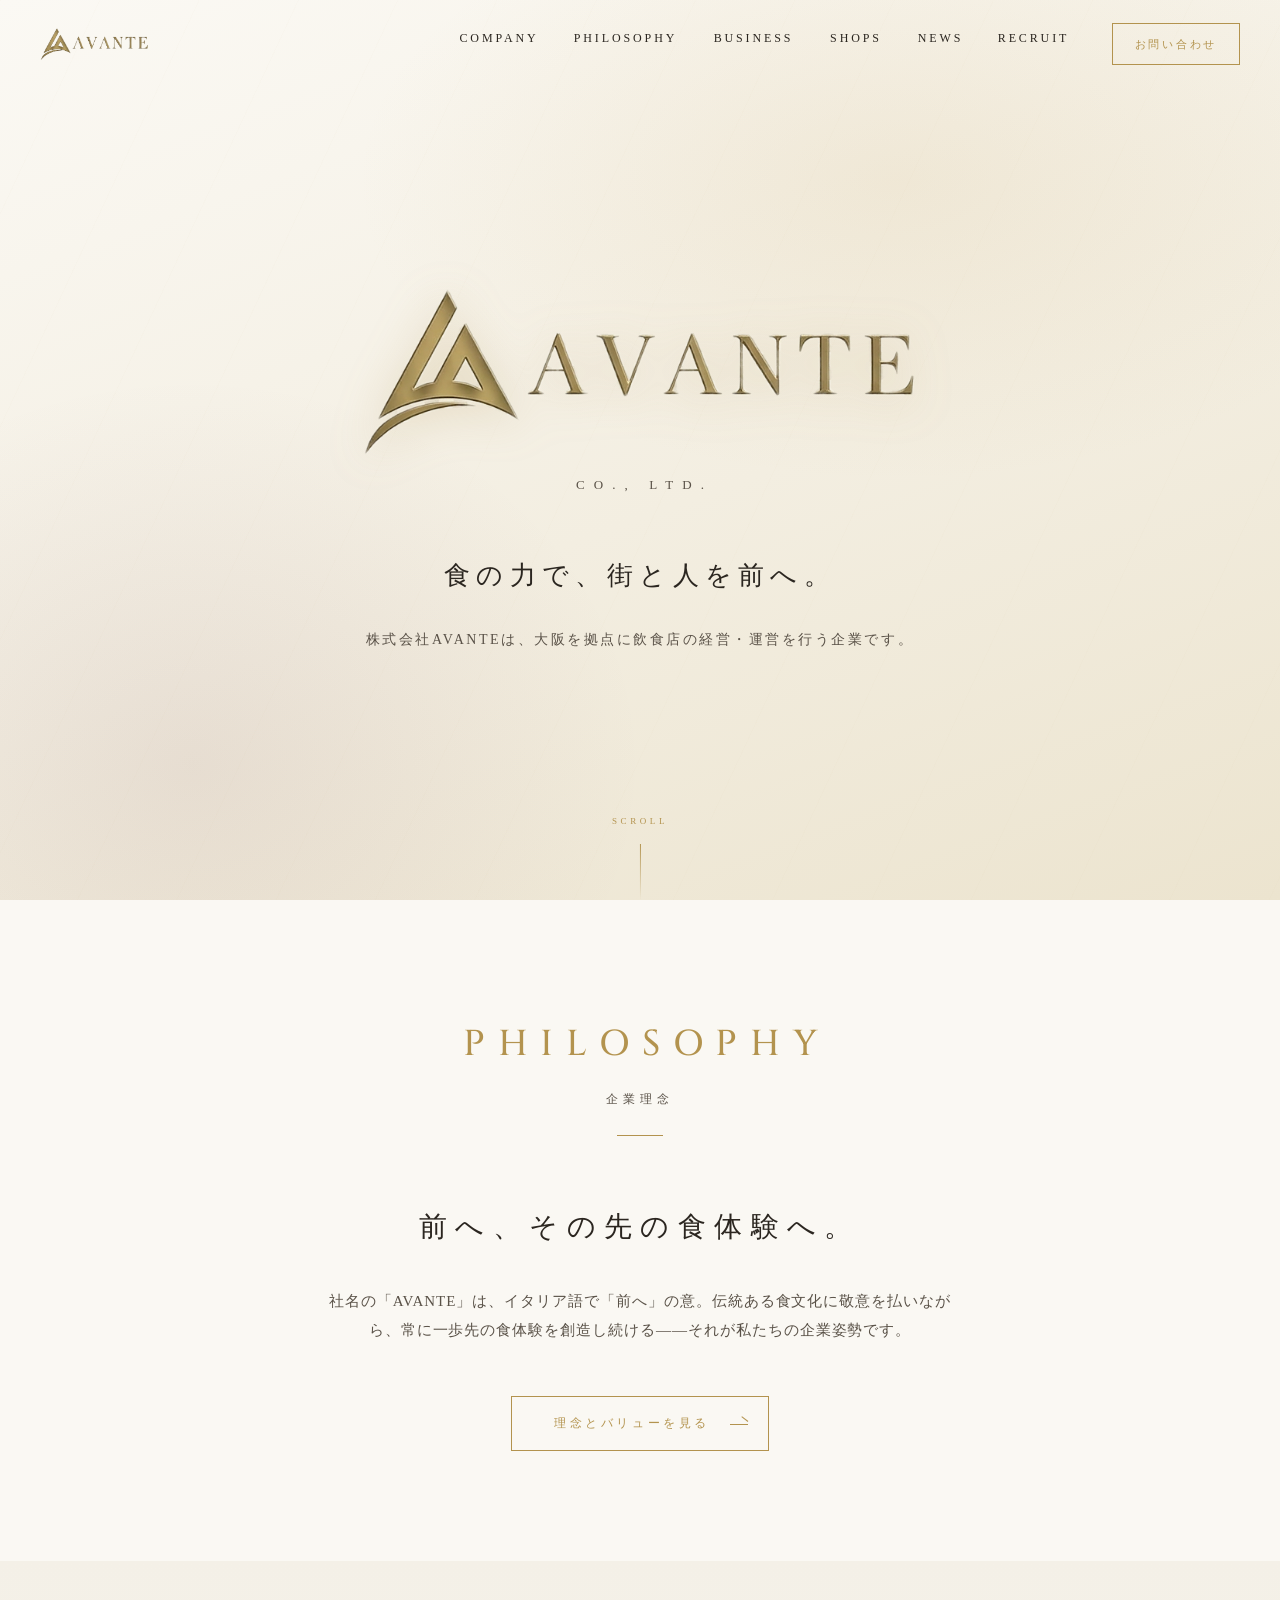
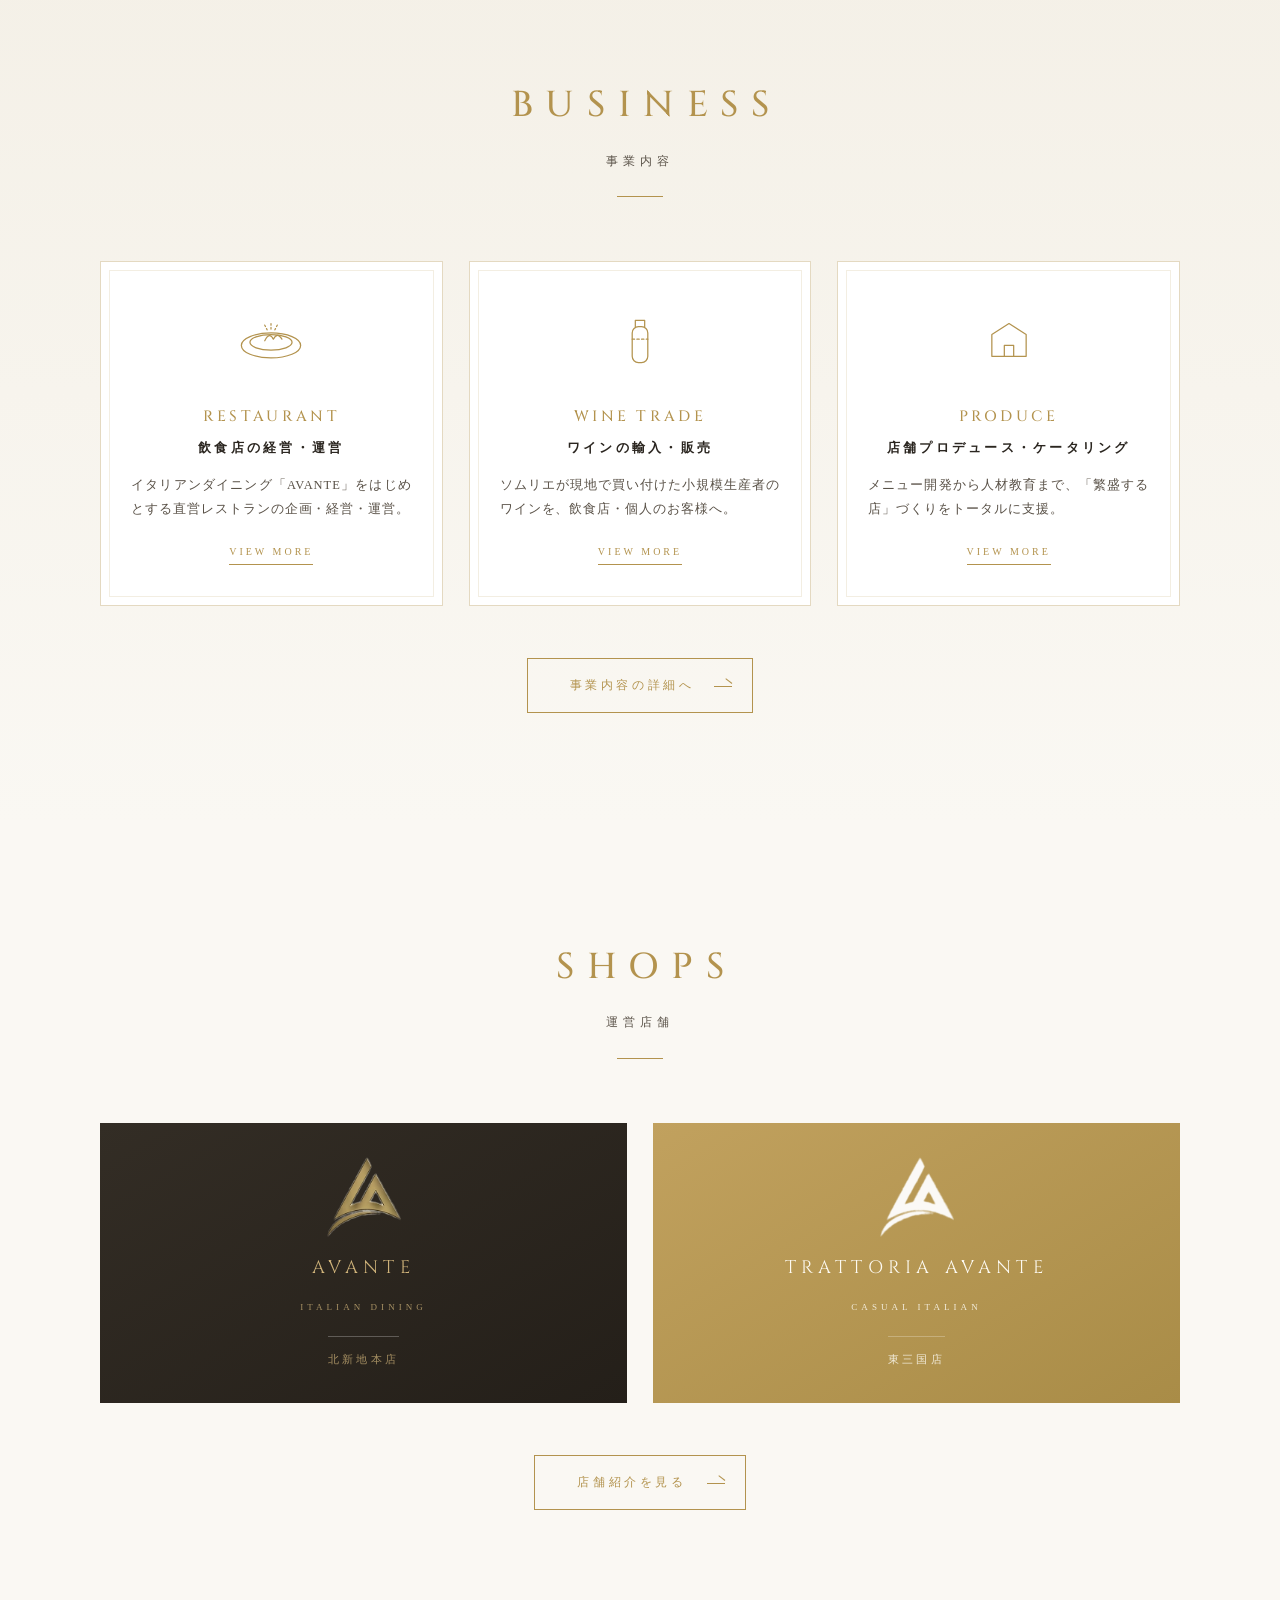
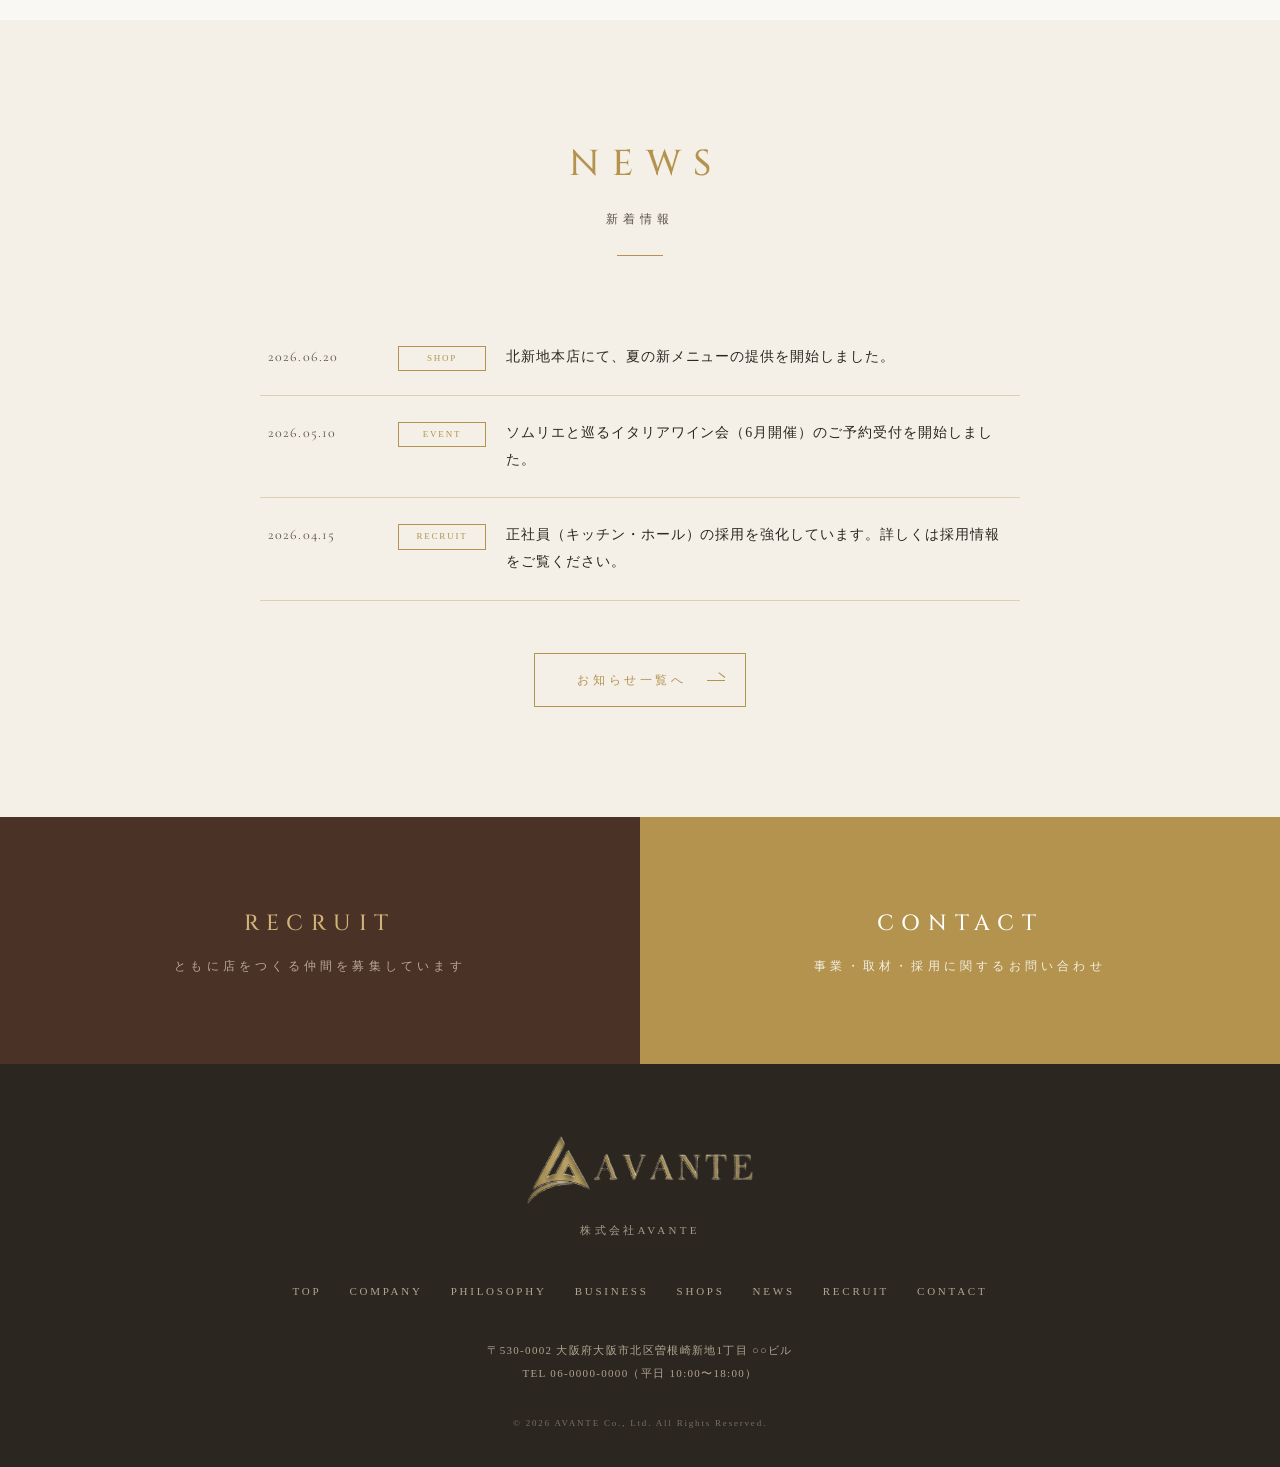
==== commit 3cfd9755: "Add files via upload" ====
--- a/index.html
+++ b/index.html
@@ -44,7 +44,6 @@
       <small>株式会社AVANTEは、大阪を拠点に飲食店の経営・運営を行う企業です。</small>
     </p>
   </div>
-  <p class="hero-vertical">飲食店経営　株式会社アヴァンテ</p>
   <p class="scroll-cue">SCROLL</p>
 </section>
 
--- a/css/style.css
+++ b/css/style.css
@@ -228,13 +228,6 @@
   letter-spacing:.18em;color:var(--ink-soft);
 }
 body.loaded .hero-sub,body.loaded .hero-copy{opacity:1;transform:none}
-.hero-vertical{
-  position:absolute;right:6vw;top:50%;transform:translateY(-50%);
-  writing-mode:vertical-rl;font-size:13px;letter-spacing:.5em;color:var(--ink-soft);
-  border-right:1px solid var(--line);padding-right:16px;
-  opacity:0;transition:1.4s ease 2s;z-index:2;
-}
-body.loaded .hero-vertical{opacity:1}
 .scroll-cue{
   position:absolute;bottom:0;left:50%;transform:translateX(-50%);
   font-family:var(--sans);font-size:9px;letter-spacing:.4em;color:var(--gold);
@@ -305,10 +298,10 @@
 }
 .cta-band .en{font-family:var(--serif-en);letter-spacing:.35em;font-size:22px;font-weight:500;display:block}
 .cta-band .jp{display:block;font-size:12px;letter-spacing:.35em;margin-top:10px}
-.cta-recruit{background:var(--ink)}
+.cta-recruit{background:#4a3226}
 .cta-recruit .en{color:var(--gold-light)}
 .cta-recruit .jp{color:rgba(232,220,192,.7)}
-.cta-recruit:hover{background:#3a332a}
+.cta-recruit:hover{background:#5c4030}
 .cta-contact{background:var(--gold)}
 .cta-contact .en{color:#fff}
 .cta-contact .jp{color:rgba(255,255,255,.85)}
@@ -544,20 +537,6 @@
 .tel-line .label{font-size:11px;letter-spacing:.3em;color:var(--gold)}
 .tel-line .tel{font-family:var(--serif-en2);font-size:26px;letter-spacing:.1em;color:var(--ink)}
 .tel-line .hours{font-size:11px;color:var(--ink-soft);letter-spacing:.15em}
-
-/* ---------- 下層：次ページ誘導 ---------- */
-.next-nav{
-  display:grid;grid-template-columns:1fr 1fr;border-top:1px solid var(--line);
-}
-.next-nav a{
-  padding:44px 30px;text-align:center;transition:background .35s;
-  border-right:1px solid var(--line);
-}
-.next-nav a:last-child{border-right:none}
-.next-nav a:hover{background:rgba(179,147,78,.07)}
-.next-nav .dir{font-family:var(--sans);font-size:9px;letter-spacing:.35em;color:var(--ink-soft);display:block}
-.next-nav .en{font-family:var(--serif-en);font-size:17px;letter-spacing:.3em;color:var(--gold);display:block;margin-top:8px}
-.next-nav .jp{font-size:11px;letter-spacing:.3em;color:var(--ink-soft);display:block;margin-top:4px}
 
 /* ---------- Footer ---------- */
 footer.site-footer{
@@ -587,7 +566,6 @@
   .shop-card.flip .shop-body{order:1}
   .shop-visual{min-height:240px}
   .shop-body{padding:36px 26px}
-  .hero-vertical{display:none}
   .news-item{grid-template-columns:92px 76px 1fr;gap:10px}
   header.site-header{padding:0 18px}
   .biz-detail{grid-template-columns:1fr;gap:14px;padding:40px 0}
@@ -596,9 +574,6 @@
   .message-photo{width:220px;margin:0 auto}
   .cta-band{grid-template-columns:1fr}
   .cta-band a{padding:56px 24px}
-  .next-nav{grid-template-columns:1fr}
-  .next-nav a{border-right:none;border-bottom:1px solid var(--line)}
-  .next-nav a:last-child{border-bottom:none}
 }
 @media(max-width:520px){
   .news-item{grid-template-columns:1fr;gap:4px;padding:18px 4px}
@@ -608,7 +583,7 @@
 @media(prefers-reduced-motion:reduce){
   *,*::before,*::after{animation:none!important;transition:none!important}
   .reveal{opacity:1;transform:none}
-  .hero-logo img,.hero-sub,.hero-copy,.hero-vertical{opacity:1;transform:none}
+  .hero-logo img,.hero-sub,.hero-copy{opacity:1;transform:none}
   #loader .logo-img{opacity:1;transform:none}
   #loader.nav-transition{transition:none}
 }
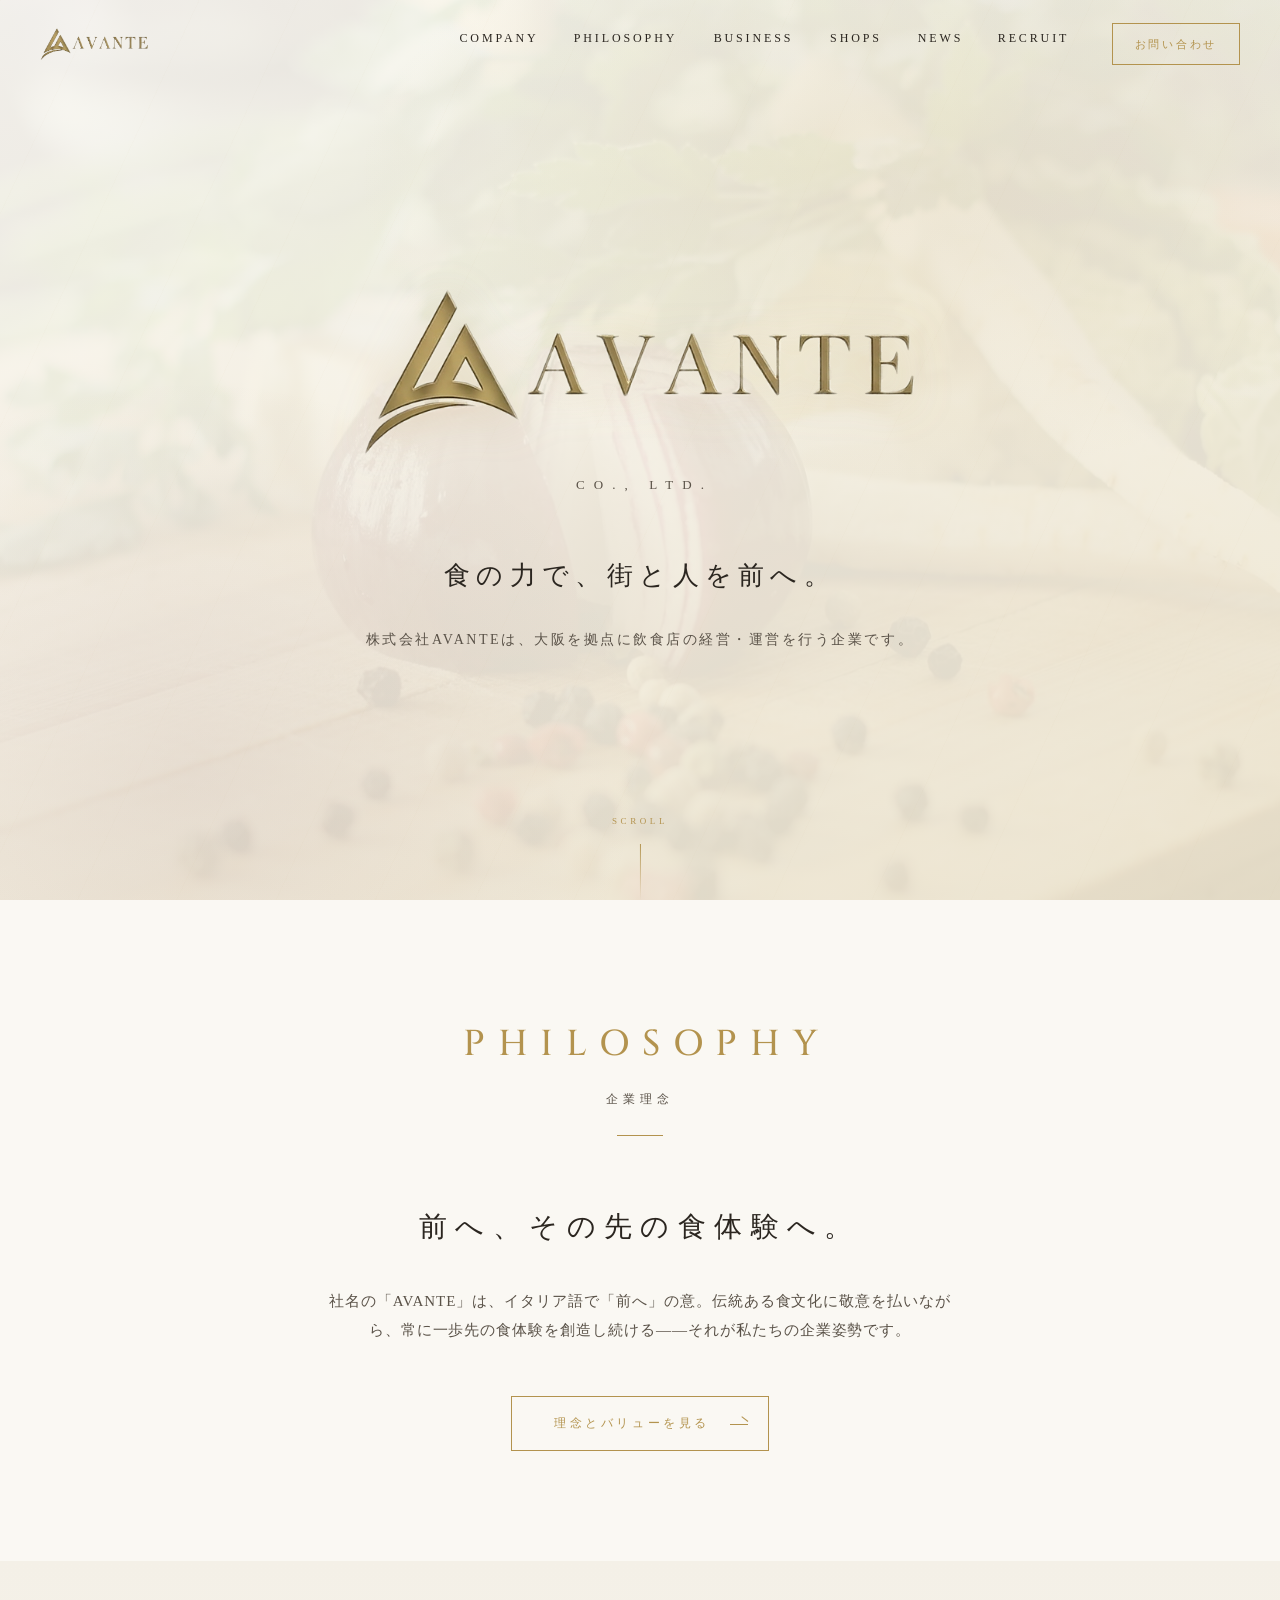
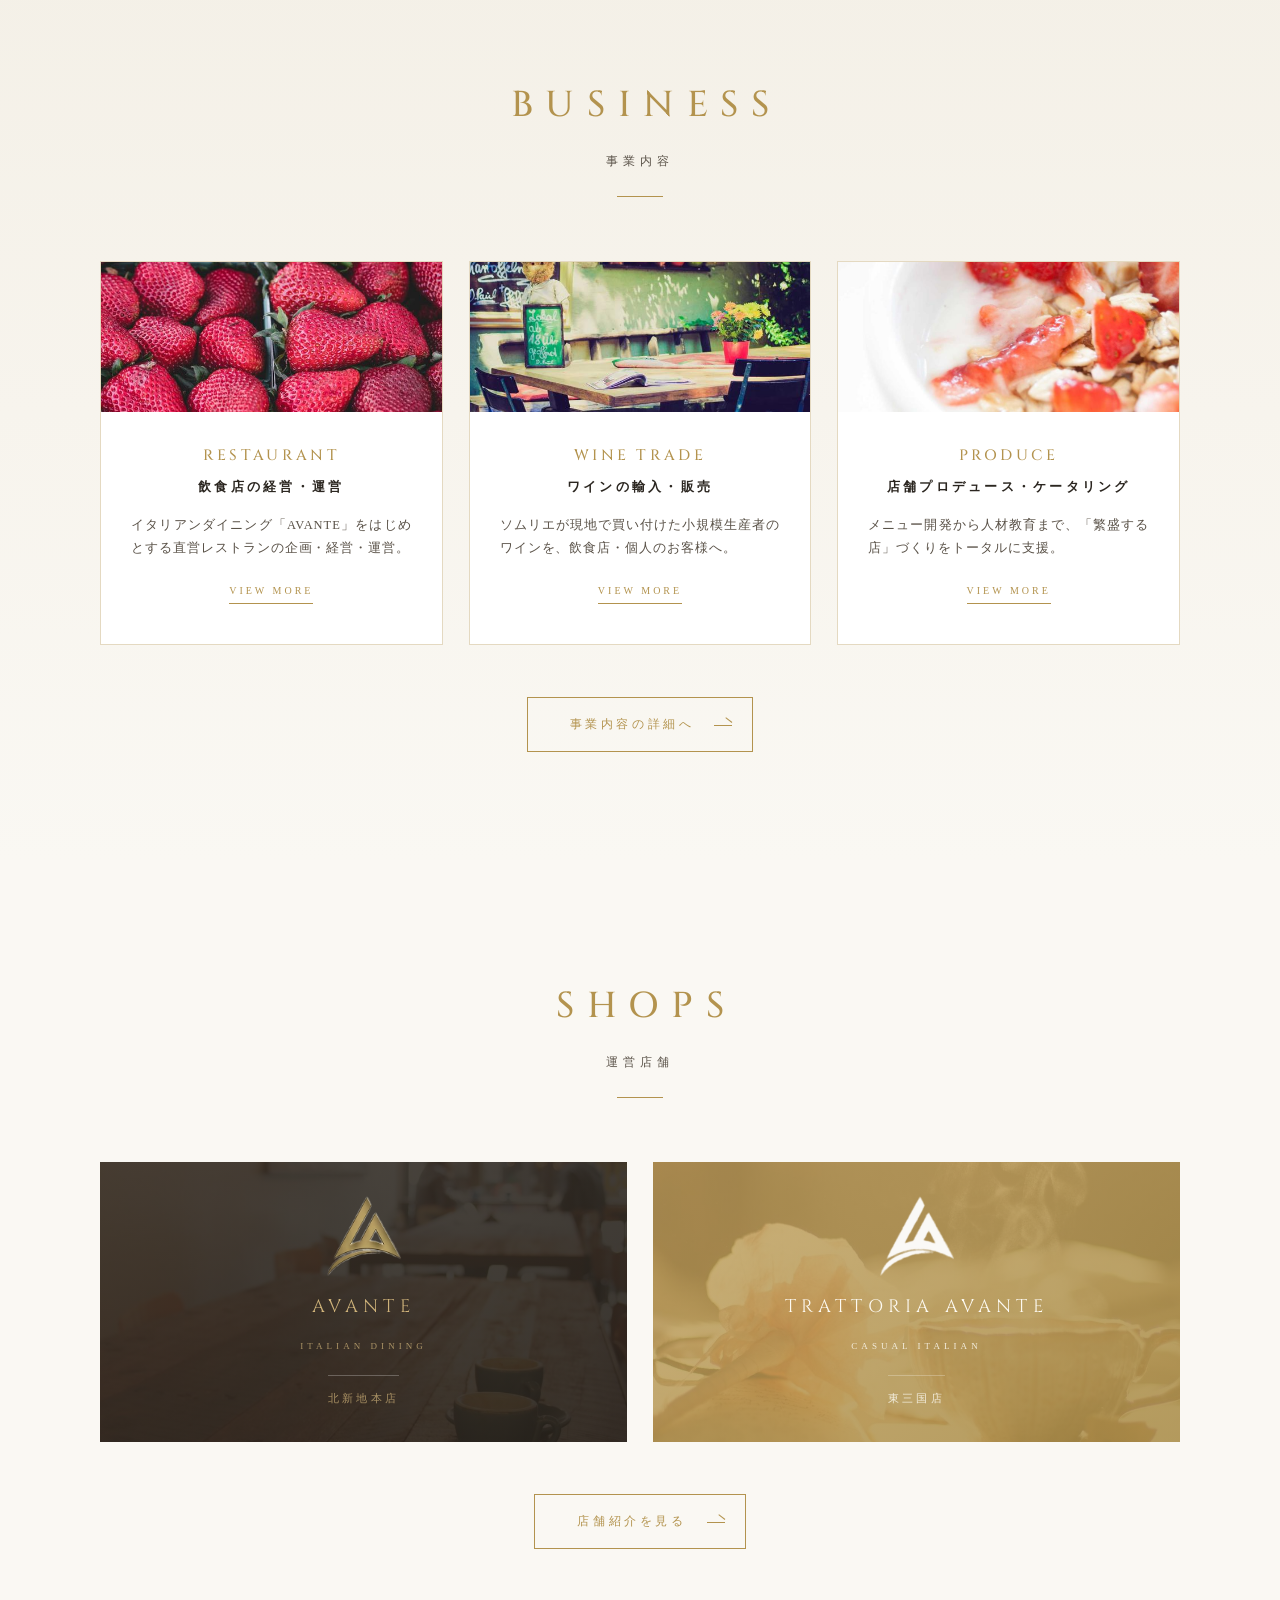
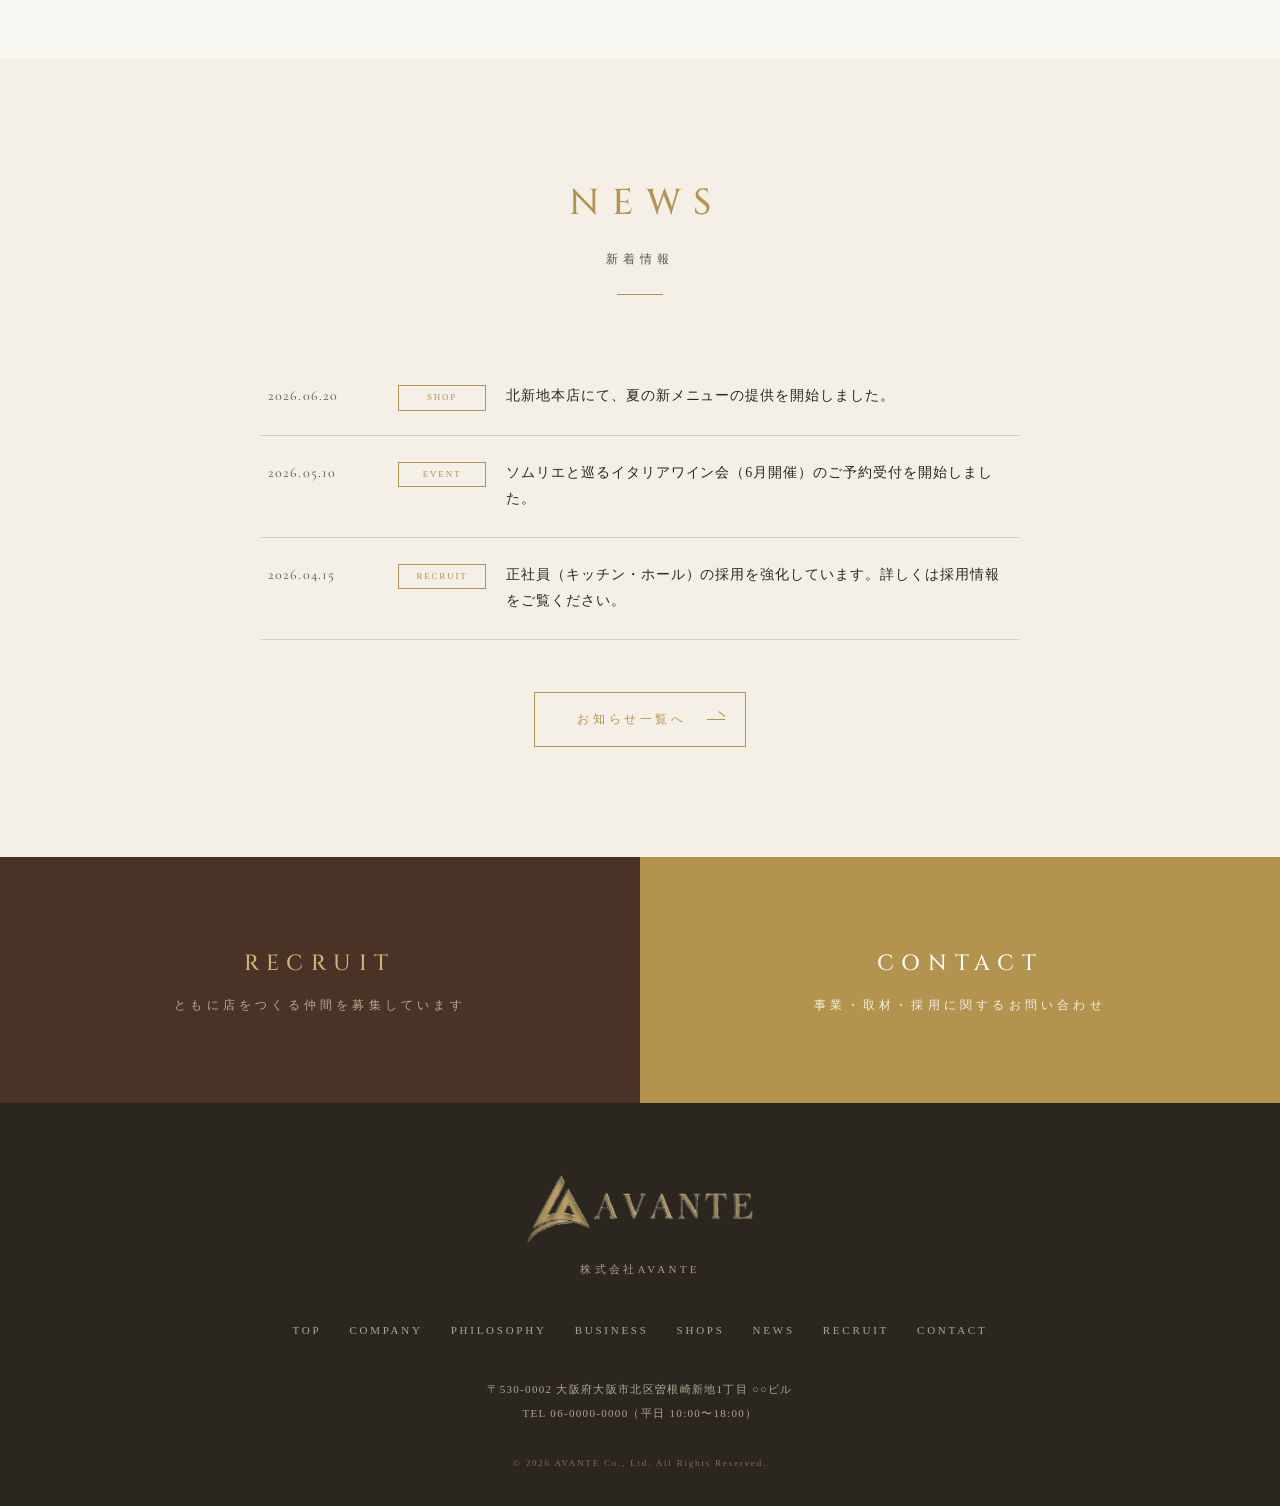
==== commit a873d9d2: "Add files via upload" ====
--- a/index.html
+++ b/index.html
@@ -71,36 +71,31 @@
     </div>
     <div class="digest-cards">
       <a href="business.html#restaurant" class="d-card reveal">
-        <svg class="art" viewBox="0 0 100 80" aria-hidden="true">
-          <ellipse cx="50" cy="48" rx="38" ry="16"/>
-          <ellipse cx="50" cy="44" rx="27" ry="10"/>
-          <path d="M42 42 q6 -12 11 -2 q5 -10 11 0"/>
-          <path d="M50 20 v8" stroke-dasharray="2 3"/><path d="M42 22 l3 6" stroke-dasharray="2 3"/><path d="M58 22 l-3 6" stroke-dasharray="2 3"/>
-        </svg>
-        <h3>RESTAURANT</h3>
-        <span class="jp-label">飲食店の経営・運営</span>
-        <p>イタリアンダイニング「AVANTE」をはじめとする直営レストランの企画・経営・運営。</p>
-        <span class="more">VIEW MORE</span>
+        <div class="thumb"><img src="img/biz-1.jpg" alt=""></div>
+        <div class="body">
+          <h3>RESTAURANT</h3>
+          <span class="jp-label">飲食店の経営・運営</span>
+          <p>イタリアンダイニング「AVANTE」をはじめとする直営レストランの企画・経営・運営。</p>
+          <span class="more">VIEW MORE</span>
+        </div>
       </a>
       <a href="business.html#wine" class="d-card reveal">
-        <svg class="art" viewBox="0 0 100 80" aria-hidden="true">
-          <rect x="40" y="24" width="20" height="46" rx="8"/><path d="M44 24 v-8 h12 v8"/>
-          <path d="M40 40 h20" stroke-dasharray="3 3"/>
-        </svg>
-        <h3>WINE TRADE</h3>
-        <span class="jp-label">ワインの輸入・販売</span>
-        <p>ソムリエが現地で買い付けた小規模生産者のワインを、飲食店・個人のお客様へ。</p>
-        <span class="more">VIEW MORE</span>
+        <div class="thumb"><img src="img/biz-2.jpg" alt=""></div>
+        <div class="body">
+          <h3>WINE TRADE</h3>
+          <span class="jp-label">ワインの輸入・販売</span>
+          <p>ソムリエが現地で買い付けた小規模生産者のワインを、飲食店・個人のお客様へ。</p>
+          <span class="more">VIEW MORE</span>
+        </div>
       </a>
       <a href="business.html#produce" class="d-card reveal">
-        <svg class="art" viewBox="0 0 100 80" aria-hidden="true">
-          <path d="M28 62 V34 l22 -14 22 14 v28 Z"/>
-          <path d="M44 62 v-14 h12 v14"/>
-        </svg>
-        <h3>PRODUCE</h3>
-        <span class="jp-label">店舗プロデュース・ケータリング</span>
-        <p>メニュー開発から人材教育まで、「繁盛する店」づくりをトータルに支援。</p>
-        <span class="more">VIEW MORE</span>
+        <div class="thumb"><img src="img/biz-3.jpg" alt=""></div>
+        <div class="body">
+          <h3>PRODUCE</h3>
+          <span class="jp-label">店舗プロデュース・ケータリング</span>
+          <p>メニュー開発から人材教育まで、「繁盛する店」づくりをトータルに支援。</p>
+          <span class="more">VIEW MORE</span>
+        </div>
       </a>
     </div>
     <div class="btn-center reveal">
--- a/css/style.css
+++ b/css/style.css
@@ -139,6 +139,12 @@
     linear-gradient(160deg,#fbf9f4 0%,#f1ebdc 100%);
   border-bottom:1px solid var(--line);
 }
+body[data-page="company.html"] .page-head{
+  background:
+    radial-gradient(ellipse 800px 400px at 75% 10%,rgba(207,179,122,.14),transparent 60%),
+    linear-gradient(160deg,rgba(251,249,244,.93) 0%,rgba(241,235,220,.93) 100%),
+    url("../img/company-office.jpg") center 70%/cover no-repeat;
+}
 .page-head .p-en{
   font-family:var(--serif-en);font-size:clamp(30px,5vw,46px);
   letter-spacing:.32em;text-indent:.32em;color:var(--gold);font-weight:500;line-height:1.2;
@@ -196,7 +202,8 @@
   background:
     radial-gradient(ellipse 900px 500px at 70% 20%,rgba(207,179,122,.16),transparent 60%),
     radial-gradient(ellipse 700px 600px at 15% 85%,rgba(95,39,50,.08),transparent 65%),
-    linear-gradient(160deg,#fbf9f4 0%,#f3eee1 55%,#ece4cf 100%);
+    linear-gradient(160deg,rgba(251,249,244,.94) 0%,rgba(243,238,225,.94) 55%,rgba(236,228,207,.94) 100%),
+    url("../img/hero-bg.jpg") center/cover no-repeat;
   overflow:hidden;padding:0;
 }
 .hero::before{
@@ -248,13 +255,16 @@
 .digest-cards{display:grid;grid-template-columns:repeat(3,1fr);gap:26px}
 .d-card{
   position:relative;background:#fff;border:1px solid var(--line);
-  padding:46px 30px 40px;text-align:center;display:block;
+  text-align:center;display:block;overflow:hidden;
   transition:box-shadow .4s,transform .4s;
 }
-.d-card::before{content:"";position:absolute;inset:8px;border:1px solid rgba(179,147,78,.16);pointer-events:none}
 .d-card:hover{box-shadow:0 18px 44px rgba(43,38,32,.09);transform:translateY(-4px)}
-.d-card .art{width:78px;margin:0 auto 22px}
-.d-card .art *{stroke:var(--gold);fill:none;stroke-width:1.6;stroke-linecap:round;stroke-linejoin:round}
+.d-card .thumb{
+  position:relative;height:150px;overflow:hidden;
+}
+.d-card .thumb img{width:100%;height:100%;object-fit:cover;transition:transform .6s ease}
+.d-card:hover .thumb img{transform:scale(1.06)}
+.d-card .body{padding:30px 30px 40px}
 .d-card h3{font-family:var(--serif-en);font-size:15px;letter-spacing:.22em;color:var(--gold);font-weight:500}
 .d-card .jp-label{display:block;font-size:13px;letter-spacing:.25em;font-weight:600;margin:4px 0 14px}
 .d-card p{font-size:12.5px;color:var(--ink-soft);text-align:justify}
@@ -277,10 +287,16 @@
 .shop-banner .s-name{font-family:var(--serif-en);letter-spacing:.3em;font-size:18px}
 .shop-banner .s-tag{font-family:var(--sans);font-size:9px;letter-spacing:.45em}
 .shop-banner .s-area{font-size:11px;letter-spacing:.3em;margin-top:6px;padding-top:12px;border-top:1px solid rgba(255,255,255,.25)}
-.sv-dark{background:linear-gradient(150deg,#332d25,#241f19)}
+.sv-dark{
+  background:linear-gradient(150deg,rgba(51,45,37,.86),rgba(36,31,25,.9)),
+    url("../img/shop-kitashinchi.jpg") center/cover no-repeat;
+}
 .sv-dark .s-name{color:var(--gold-light)}
 .sv-dark .s-tag,.sv-dark .s-area{color:rgba(207,179,122,.75)}
-.sv-gold{background:linear-gradient(150deg,#c1a15e,#a98c47)}
+.sv-gold{
+  background:linear-gradient(150deg,rgba(193,161,94,.82),rgba(169,140,71,.88)),
+    url("../img/shop-higashimikuni.jpg") center/cover no-repeat;
+}
 .sv-gold .s-mark{filter:brightness(0) invert(1);opacity:.95}
 .sv-gold .s-name{color:#fdfaf2}
 .sv-gold .s-tag,.sv-gold .s-area{color:rgba(253,250,242,.85)}
@@ -312,24 +328,31 @@
   display:grid;grid-template-columns:auto 1fr;gap:70px;align-items:center;max-width:920px;margin:0 auto;
 }
 .phi-vertical{
-  writing-mode:vertical-rl;font-size:clamp(20px,2.6vw,26px);letter-spacing:.42em;
-  line-height:2.6;color:var(--ink);height:360px;
+  writing-mode:vertical-rl;font-size:clamp(18px,2.2vw,24px);letter-spacing:.42em;
+  line-height:2.6;color:var(--ink);height:auto;align-self:stretch;
   border-left:1px solid var(--line);padding-left:34px;
 }
 .phi-text p{margin-bottom:1.6em;font-size:15px;color:var(--ink-soft);text-align:justify}
 .phi-text strong{color:var(--gold);font-weight:500}
-.phi-values{display:grid;grid-template-columns:repeat(3,1fr);gap:24px;max-width:920px;margin:0 auto}
-.value-card{
-  border:1px solid var(--line);background:#fff;padding:36px 26px;text-align:center;
-  transition:box-shadow .4s,transform .4s;
-}
-.value-card:hover{box-shadow:0 14px 34px rgba(43,38,32,.08);transform:translateY(-3px)}
-.value-card .v-num{
-  font-family:var(--serif-en2);font-size:13px;letter-spacing:.3em;color:var(--gold);
-  display:block;margin-bottom:14px;
-}
-.value-card h3{font-size:17px;letter-spacing:.25em;font-weight:600;margin-bottom:12px}
-.value-card p{font-size:13px;color:var(--ink-soft);text-align:justify}
+.phi-values{
+  display:flex;flex-direction:column;gap:8px;max-width:820px;margin:0 auto;
+}
+.value-row{
+  display:flex;align-items:flex-start;gap:40px;padding:44px 0;
+  border-bottom:1px solid var(--line);
+}
+.value-row:first-child{border-top:1px solid var(--line)}
+.value-row .v-num{
+  font-family:var(--serif-en2);font-size:64px;font-weight:500;line-height:1;
+  color:transparent;-webkit-text-stroke:1.5px var(--gold);flex-shrink:0;
+  letter-spacing:0;width:110px;
+}
+.value-row .v-body{flex:1;min-width:0}
+.value-row h3{
+  font-size:19px;letter-spacing:.28em;font-weight:600;margin-bottom:14px;
+  position:relative;display:inline-block;
+}
+.value-row p{font-size:14px;color:var(--ink-soft);text-align:justify;max-width:560px}
 .message-box{
   max-width:960px;margin:0 auto;background:#fff;border:1px solid var(--line);
   padding:60px 54px;position:relative;
@@ -356,16 +379,40 @@
 /* ---------- Business ---------- */
 .biz-grid{display:grid;grid-template-columns:repeat(3,1fr);gap:28px}
 .biz-card{
-  background:#fff;border:1px solid var(--line);padding:48px 32px;text-align:center;position:relative;
-  transition:box-shadow .4s,transform .4s;
-}
-.biz-card::before{content:"";position:absolute;inset:8px;border:1px solid rgba(179,147,78,.16);pointer-events:none}
-.biz-card:hover{box-shadow:0 18px 44px rgba(43,38,32,.09);transform:translateY(-4px)}
-.biz-card .art{width:88px;margin:0 auto 26px}
-.biz-card .art *{stroke:var(--gold);fill:none;stroke-width:1.6;stroke-linecap:round;stroke-linejoin:round}
-.biz-card h3{font-family:var(--serif-en);font-size:15px;letter-spacing:.22em;color:var(--gold);margin-bottom:4px;font-weight:500}
-.biz-card .jp-label{display:block;font-size:14px;letter-spacing:.25em;font-weight:600;margin-bottom:18px}
-.biz-card p{font-size:13px;color:var(--ink-soft);text-align:justify}
+  position:relative;text-align:left;overflow:hidden;
+  min-height:440px;display:flex;align-items:flex-end;
+  border-radius:4px;
+  transition:box-shadow .5s,transform .5s;
+}
+.biz-card:hover{box-shadow:0 22px 50px rgba(43,38,32,.28);transform:translateY(-4px)}
+.biz-card .bg{
+  position:absolute;inset:0;width:100%;height:100%;object-fit:cover;
+  transition:transform .8s ease;z-index:0;
+}
+.biz-card:hover .bg{transform:scale(1.08)}
+.biz-card::before{
+  content:"";position:absolute;inset:0;z-index:1;
+  background:linear-gradient(180deg,rgba(20,17,13,.05) 0%,rgba(20,17,13,.15) 45%,rgba(20,17,13,.72) 100%);
+}
+.biz-card .num{
+  position:absolute;top:22px;right:26px;z-index:2;
+  font-family:var(--serif-en2);font-size:46px;font-weight:500;line-height:1;
+  color:transparent;-webkit-text-stroke:1.3px rgba(253,250,242,.85);
+  opacity:.85;transition:transform .5s ease;
+}
+.biz-card:hover .num{transform:translateY(-4px)}
+.biz-card .glass{
+  position:relative;z-index:2;width:100%;margin:20px;padding:24px 22px;
+  background:rgba(255,255,255,.12);
+  backdrop-filter:blur(14px) saturate(140%);
+  -webkit-backdrop-filter:blur(14px) saturate(140%);
+  border:1px solid rgba(255,255,255,.28);
+  border-radius:3px;
+  box-shadow:0 8px 28px rgba(0,0,0,.18);
+}
+.biz-card h3{font-family:var(--serif-en);font-size:15px;letter-spacing:.22em;color:var(--gold-light);margin-bottom:4px;font-weight:500}
+.biz-card .jp-label{display:block;font-size:14px;letter-spacing:.25em;font-weight:600;margin-bottom:12px;color:#fff}
+.biz-card p{font-size:12.5px;color:rgba(255,255,255,.88);text-align:justify;line-height:1.85}
 .biz-detail{
   max-width:920px;margin:0 auto;display:grid;grid-template-columns:auto 1fr;gap:44px;
   padding:52px 0;border-bottom:1px dotted var(--line);align-items:start;
@@ -560,7 +607,10 @@
   .phi-grid{grid-template-columns:1fr;gap:44px;justify-items:center}
   .phi-vertical{height:auto;writing-mode:horizontal-tb;border-left:none;padding-left:0;
     border-top:1px solid var(--line);padding-top:24px;text-align:center;line-height:2.2;font-size:19px}
-  .phi-values,.biz-grid,.digest-cards{grid-template-columns:1fr;gap:20px;max-width:520px;margin-left:auto;margin-right:auto}
+  .biz-grid,.digest-cards{grid-template-columns:1fr;gap:20px;max-width:520px;margin-left:auto;margin-right:auto}
+  .value-row{flex-direction:column;text-align:left;gap:12px;padding:32px 0}
+  .value-row .v-num{width:auto;font-size:44px;text-align:left}
+  .value-row p{margin-left:0;max-width:none}
   .shop-card,.recruit-grid,.shop-banners{grid-template-columns:1fr}
   .shop-card.flip .shop-visual{order:0}
   .shop-card.flip .shop-body{order:1}
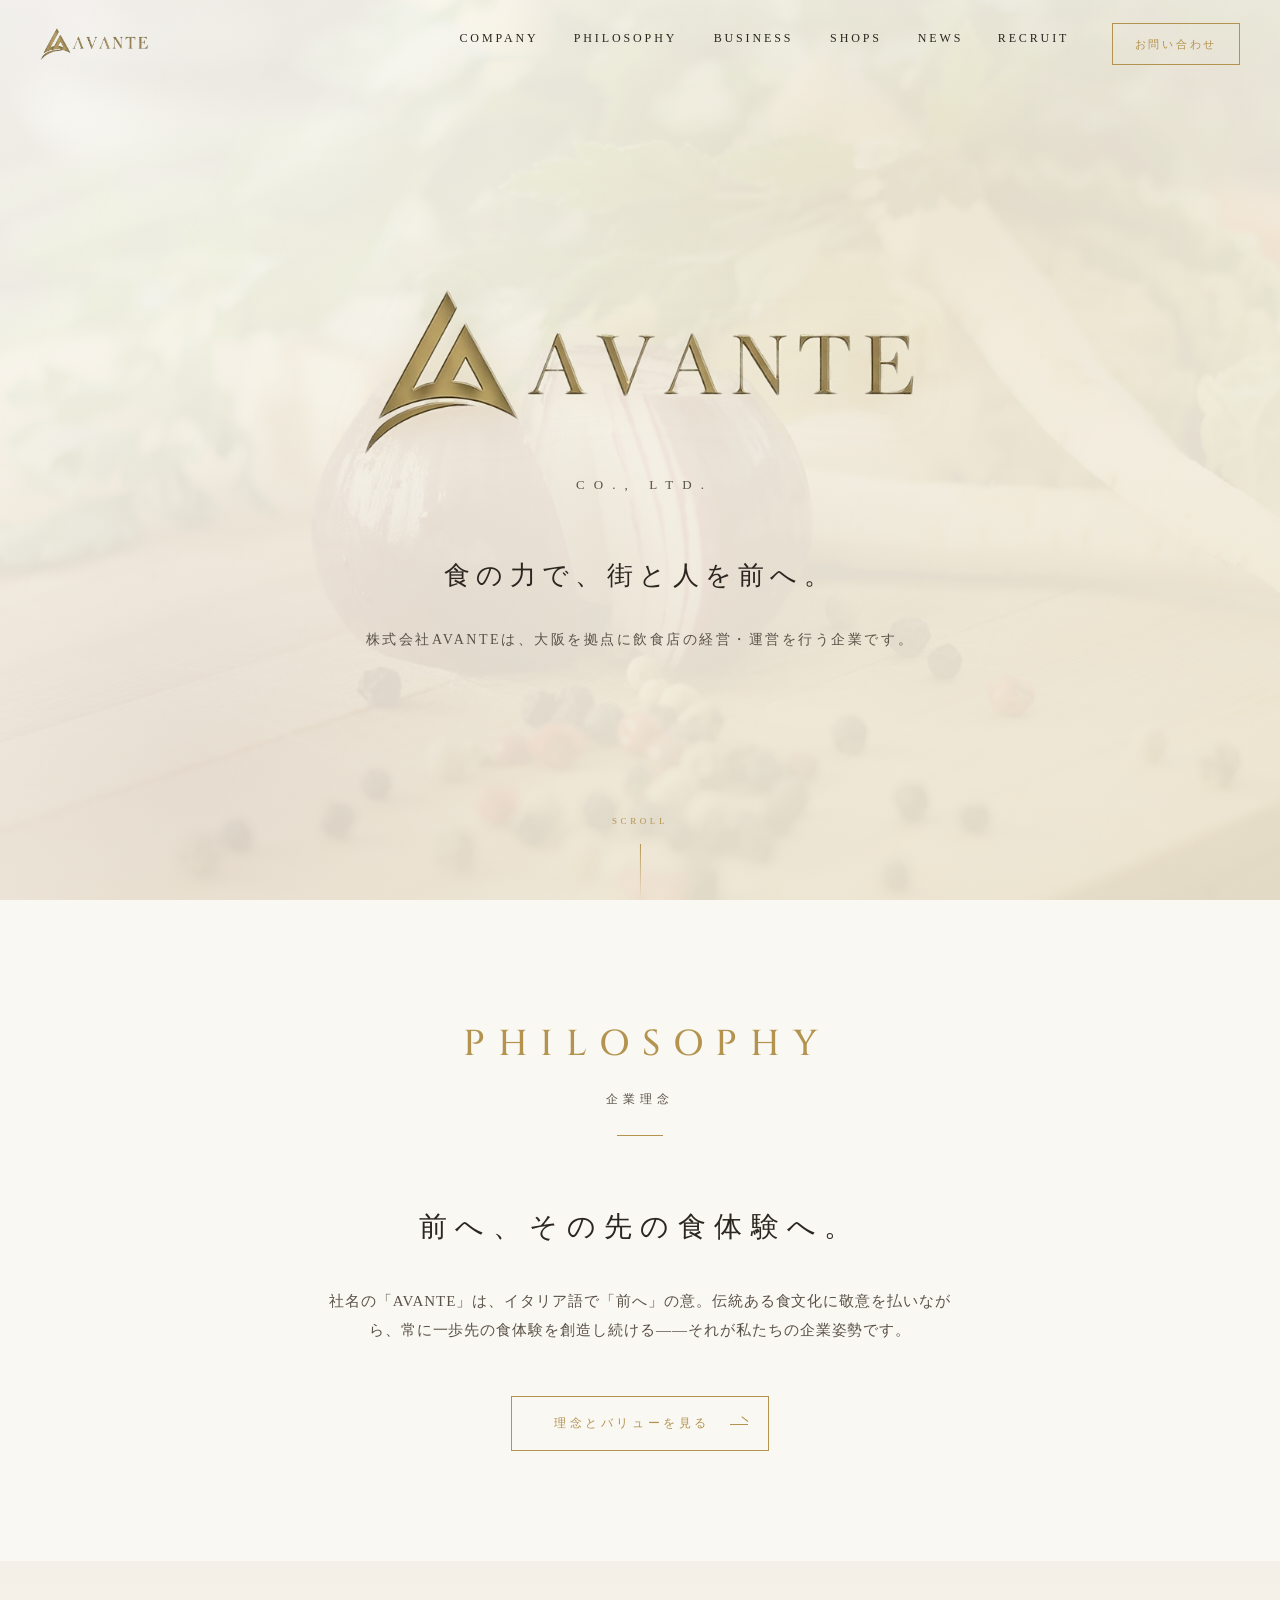
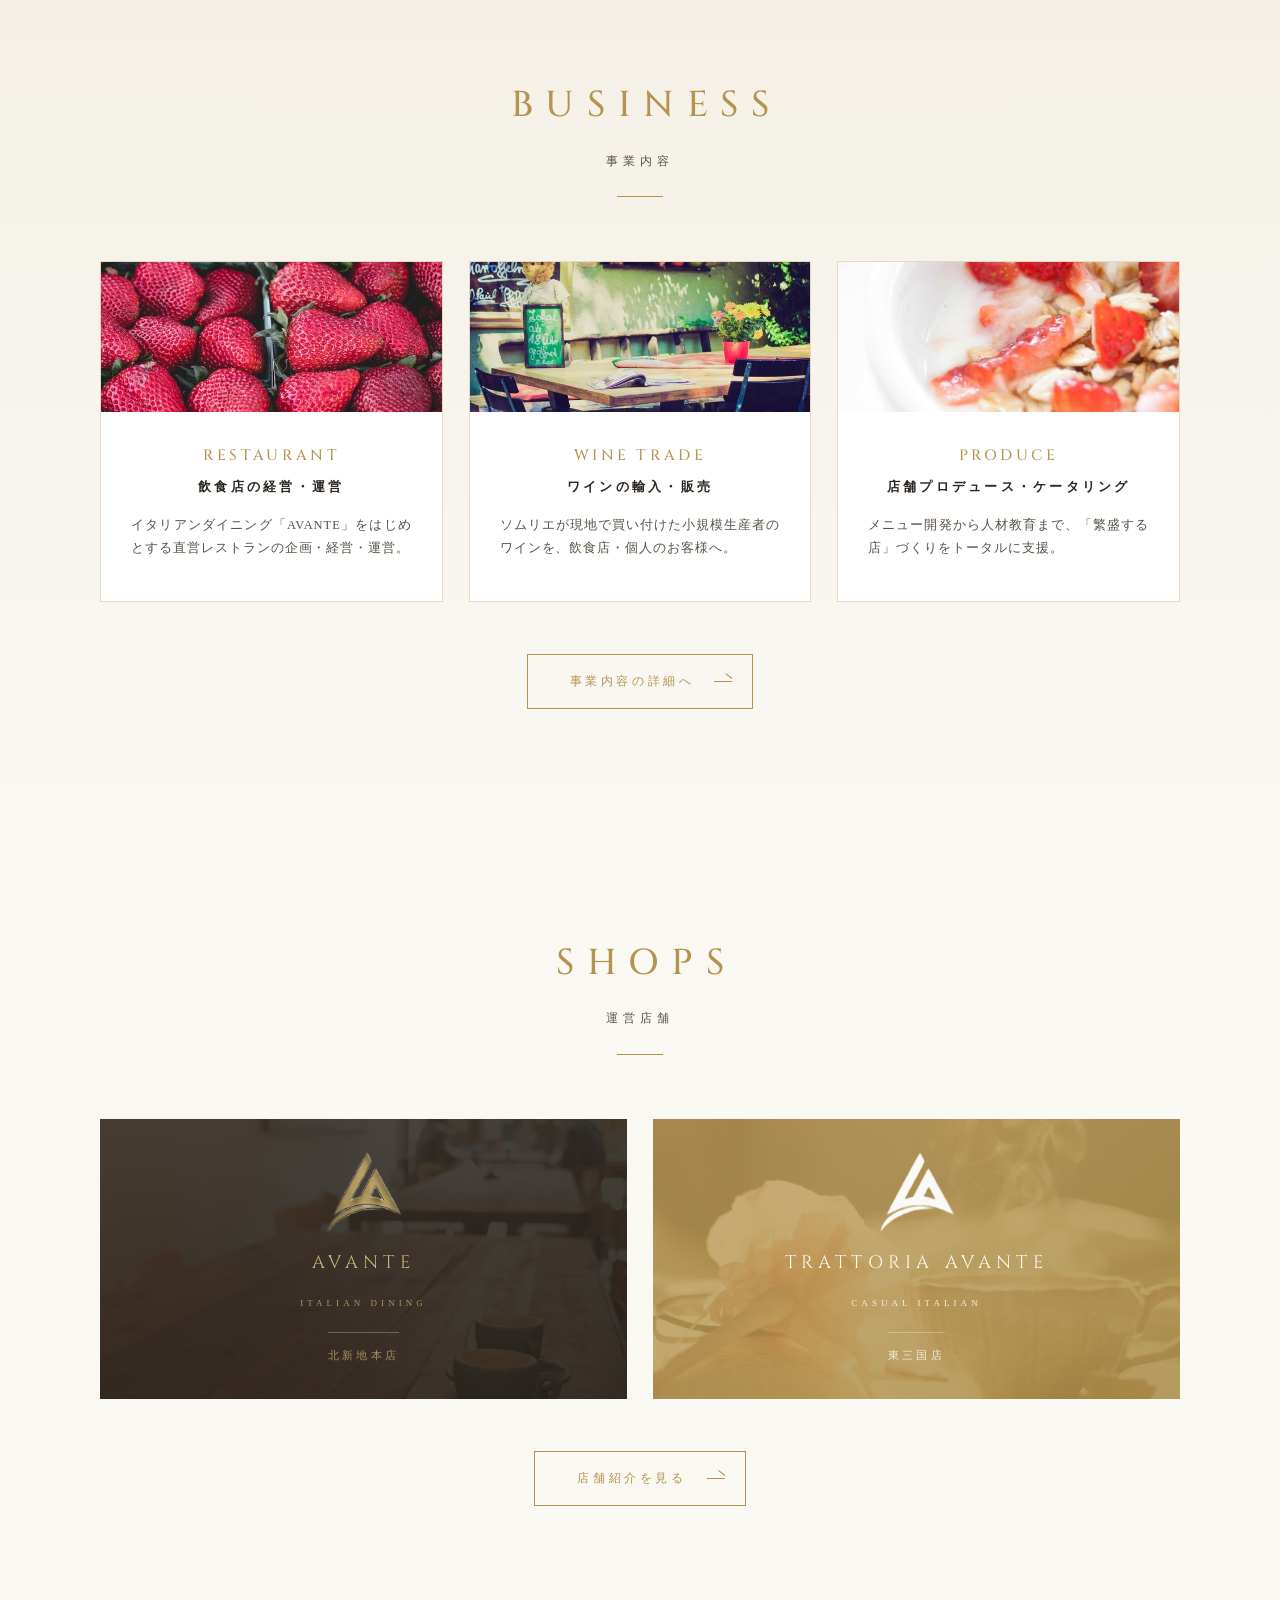
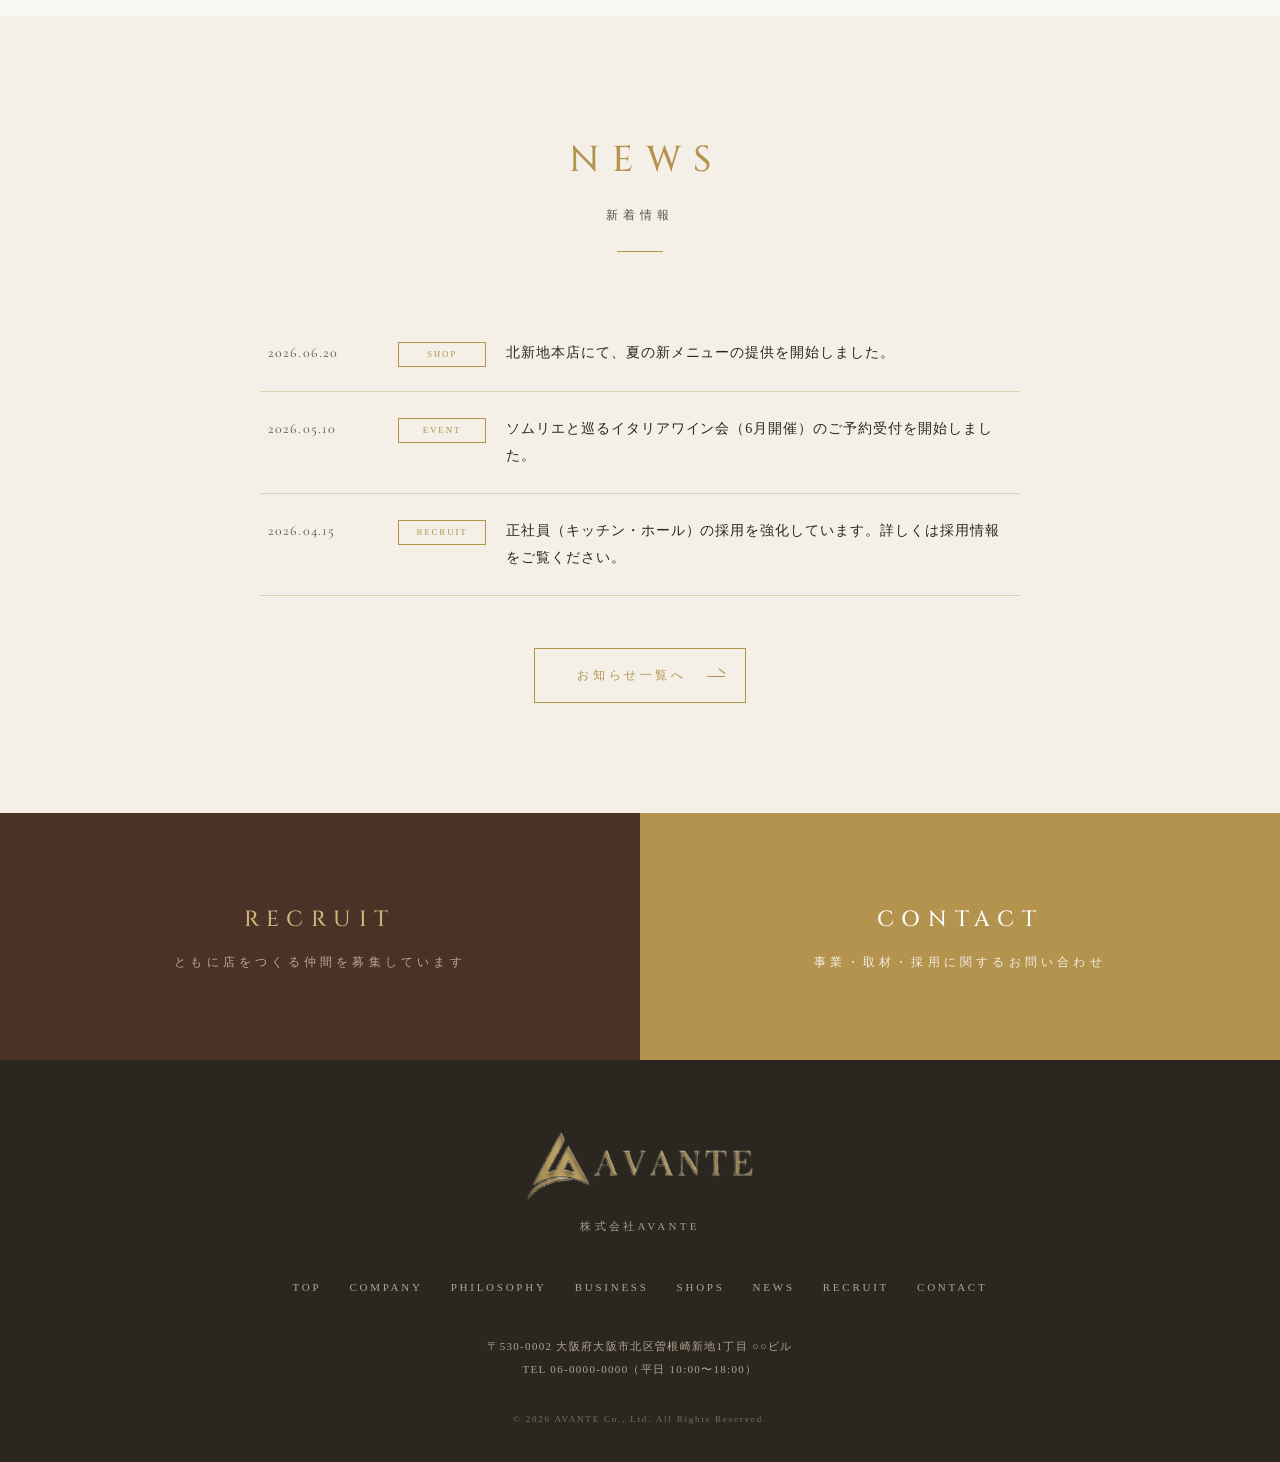
==== commit 0e068cb3: "Add files via upload" ====
--- a/index.html
+++ b/index.html
@@ -70,33 +70,30 @@
       <span class="sec-jp">事業内容</span>
     </div>
     <div class="digest-cards">
-      <a href="business.html#restaurant" class="d-card reveal">
+      <div class="d-card reveal">
         <div class="thumb"><img src="img/biz-1.jpg" alt=""></div>
         <div class="body">
           <h3>RESTAURANT</h3>
           <span class="jp-label">飲食店の経営・運営</span>
           <p>イタリアンダイニング「AVANTE」をはじめとする直営レストランの企画・経営・運営。</p>
-          <span class="more">VIEW MORE</span>
         </div>
-      </a>
-      <a href="business.html#wine" class="d-card reveal">
+      </div>
+      <div class="d-card reveal">
         <div class="thumb"><img src="img/biz-2.jpg" alt=""></div>
         <div class="body">
           <h3>WINE TRADE</h3>
           <span class="jp-label">ワインの輸入・販売</span>
           <p>ソムリエが現地で買い付けた小規模生産者のワインを、飲食店・個人のお客様へ。</p>
-          <span class="more">VIEW MORE</span>
         </div>
-      </a>
-      <a href="business.html#produce" class="d-card reveal">
+      </div>
+      <div class="d-card reveal">
         <div class="thumb"><img src="img/biz-3.jpg" alt=""></div>
         <div class="body">
           <h3>PRODUCE</h3>
           <span class="jp-label">店舗プロデュース・ケータリング</span>
           <p>メニュー開発から人材教育まで、「繁盛する店」づくりをトータルに支援。</p>
-          <span class="more">VIEW MORE</span>
         </div>
-      </a>
+      </div>
     </div>
     <div class="btn-center reveal">
       <a href="business.html" class="btn-line">事業内容の詳細へ</a>
@@ -112,18 +109,18 @@
       <span class="sec-jp">運営店舗</span>
     </div>
     <div class="shop-banners">
-      <a href="shops.html#kitashinchi" class="shop-banner sv-dark reveal">
+      <div class="shop-banner sv-dark reveal">
         <img class="s-mark" src="img/logo-mark.png" alt="">
         <p class="s-name">AVANTE</p>
         <p class="s-tag">ITALIAN DINING</p>
         <p class="s-area">北新地本店</p>
-      </a>
-      <a href="shops.html#higashimikuni" class="shop-banner sv-gold reveal">
+      </div>
+      <div class="shop-banner sv-gold reveal">
         <img class="s-mark" src="img/logo-mark.png" alt="">
         <p class="s-name">TRATTORIA AVANTE</p>
         <p class="s-tag">CASUAL ITALIAN</p>
         <p class="s-area">東三国店</p>
-      </a>
+      </div>
     </div>
     <div class="btn-center reveal">
       <a href="shops.html" class="btn-line">店舗紹介を見る</a>
--- a/css/style.css
+++ b/css/style.css
@@ -268,10 +268,6 @@
 .d-card h3{font-family:var(--serif-en);font-size:15px;letter-spacing:.22em;color:var(--gold);font-weight:500}
 .d-card .jp-label{display:block;font-size:13px;letter-spacing:.25em;font-weight:600;margin:4px 0 14px}
 .d-card p{font-size:12.5px;color:var(--ink-soft);text-align:justify}
-.d-card .more{
-  display:inline-block;margin-top:20px;font-family:var(--sans);font-size:10px;
-  letter-spacing:.3em;color:var(--gold);border-bottom:1px solid var(--gold);padding-bottom:3px;
-}
 .digest-biz{background:linear-gradient(180deg,var(--paper),var(--ivory))}
 
 /* トップ：店舗バナー */
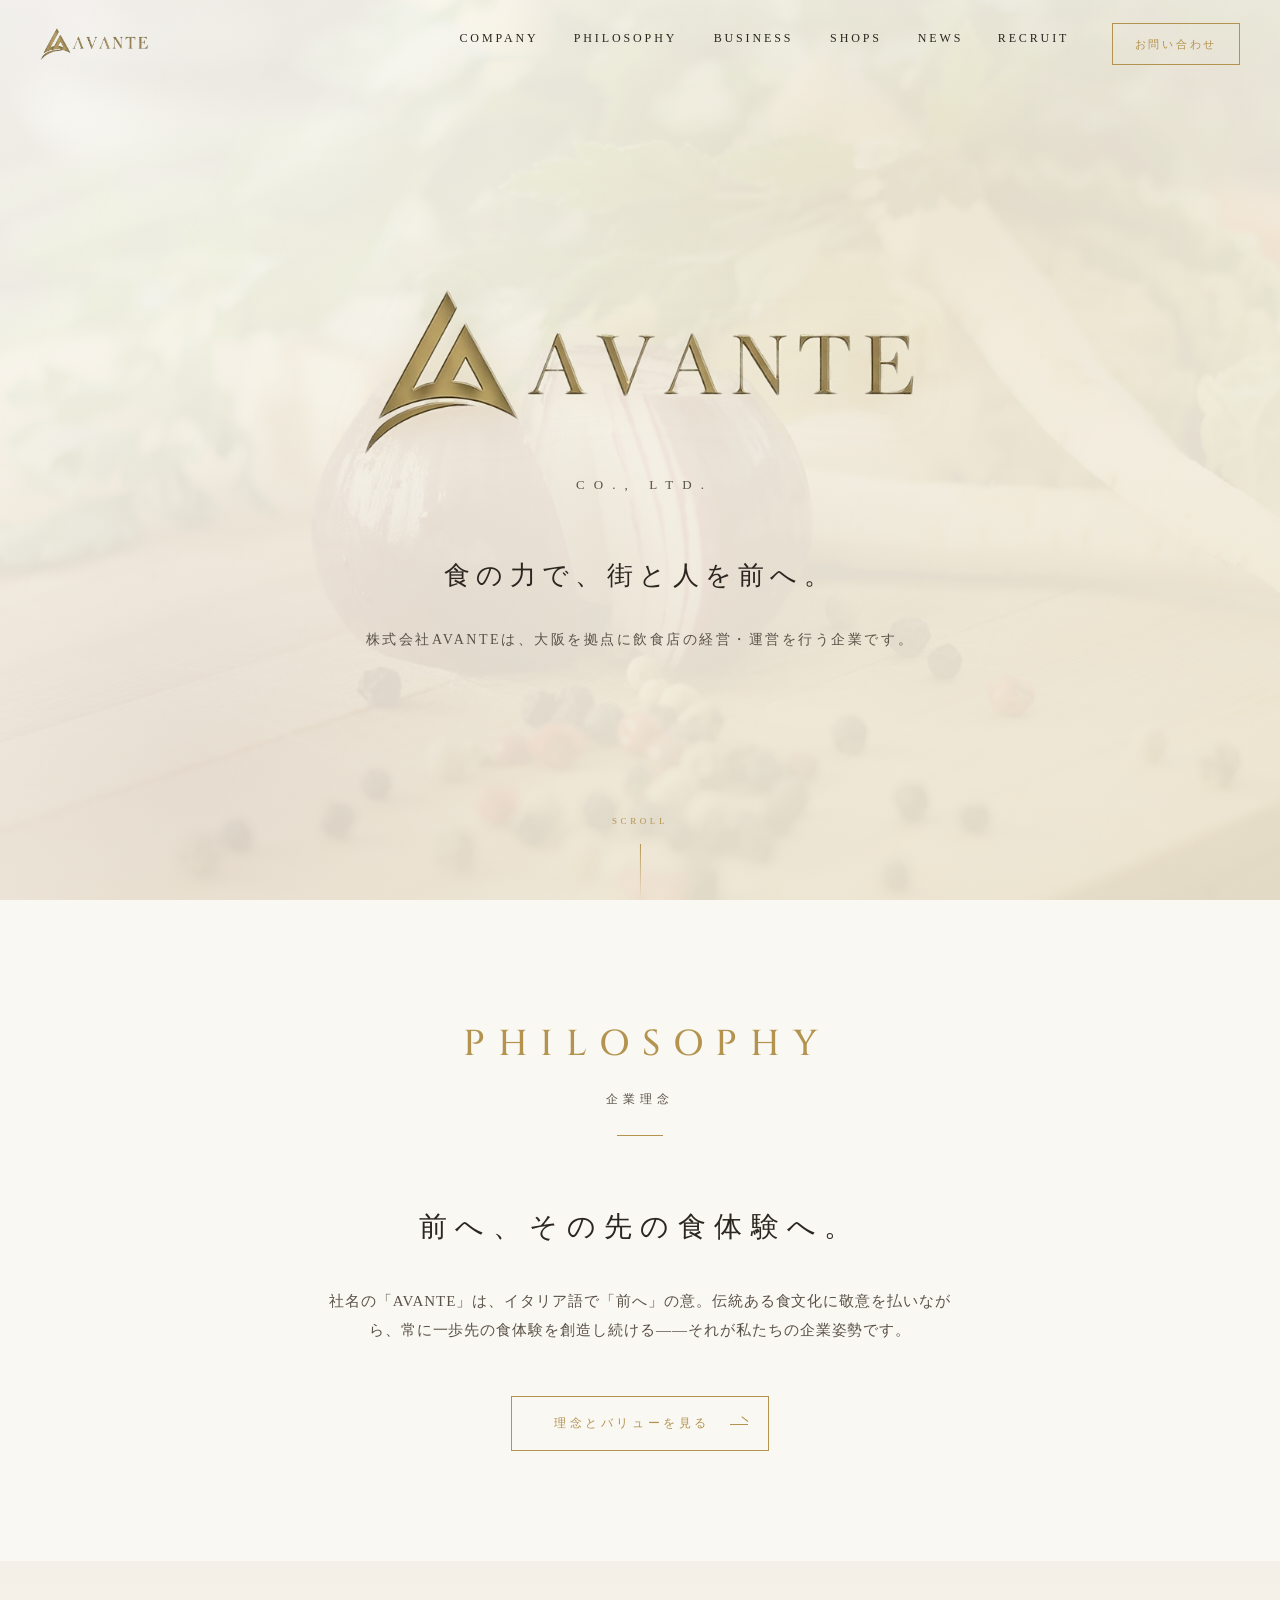
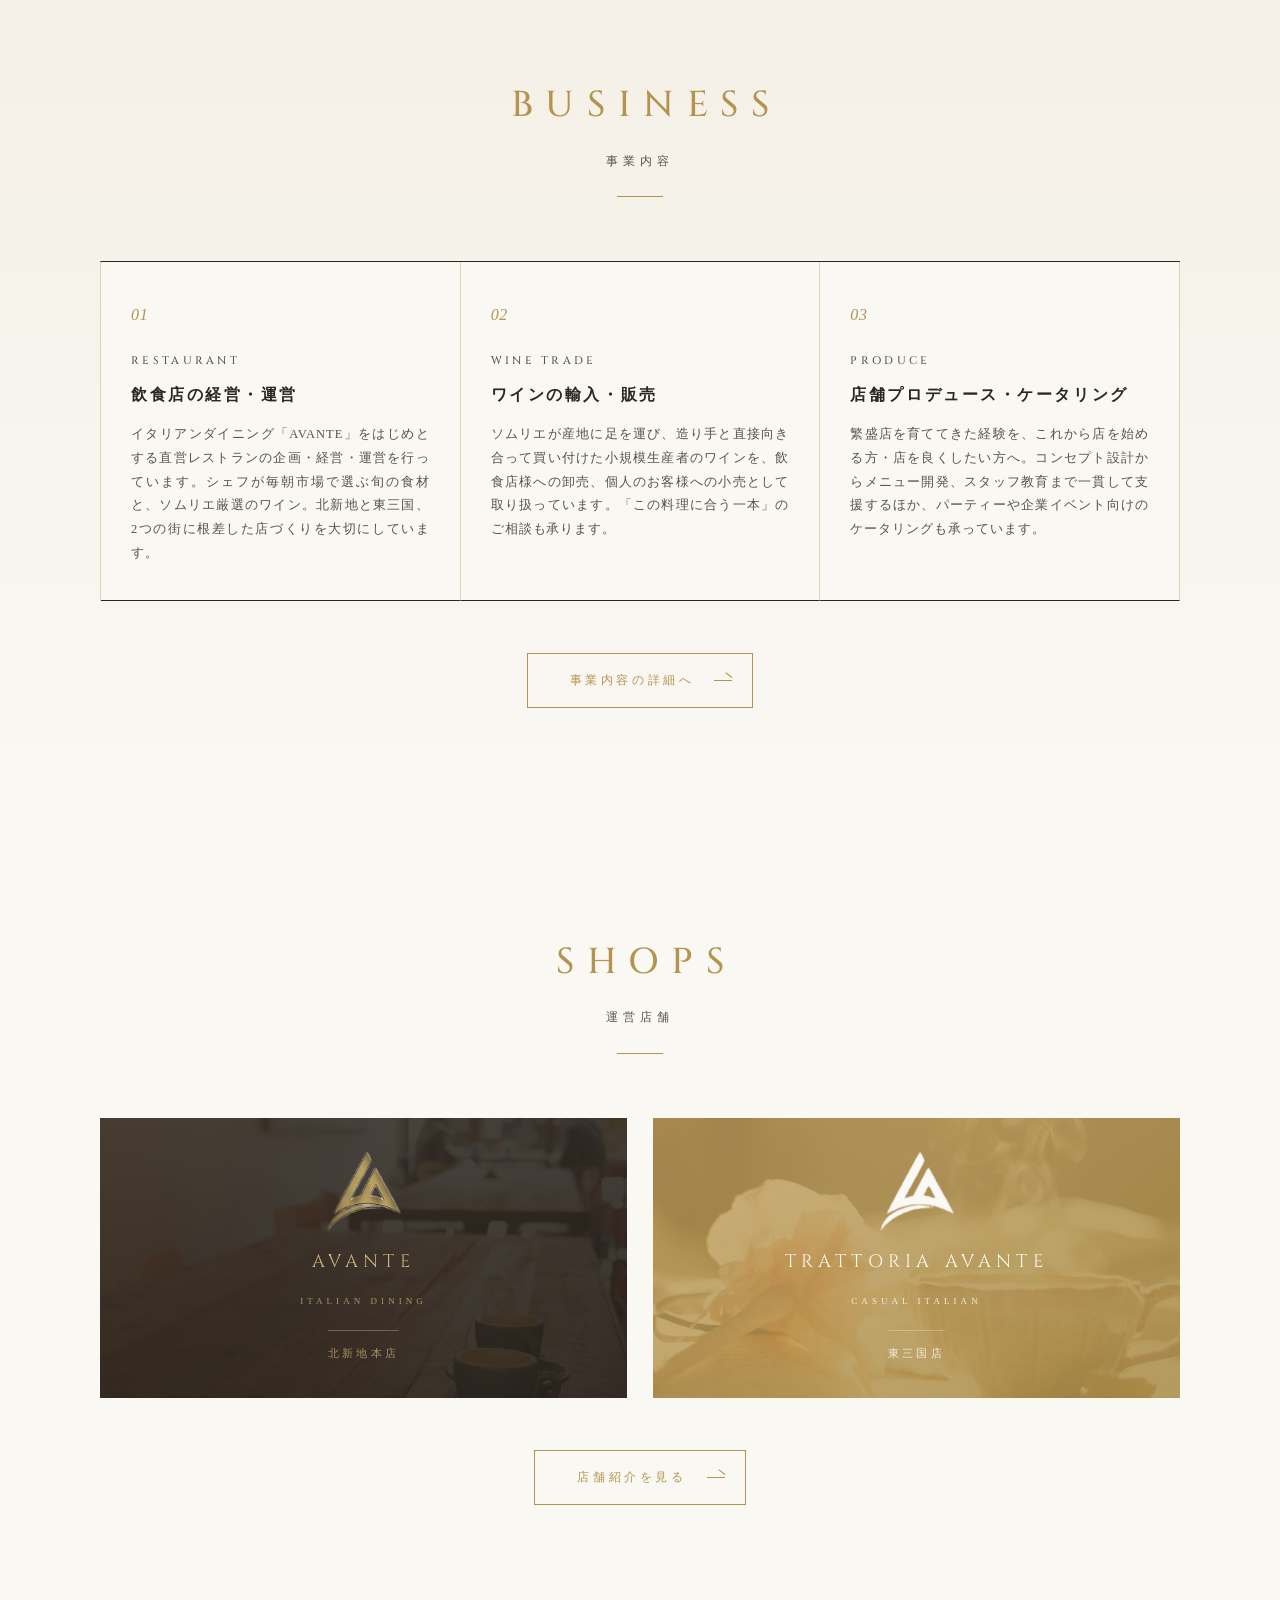
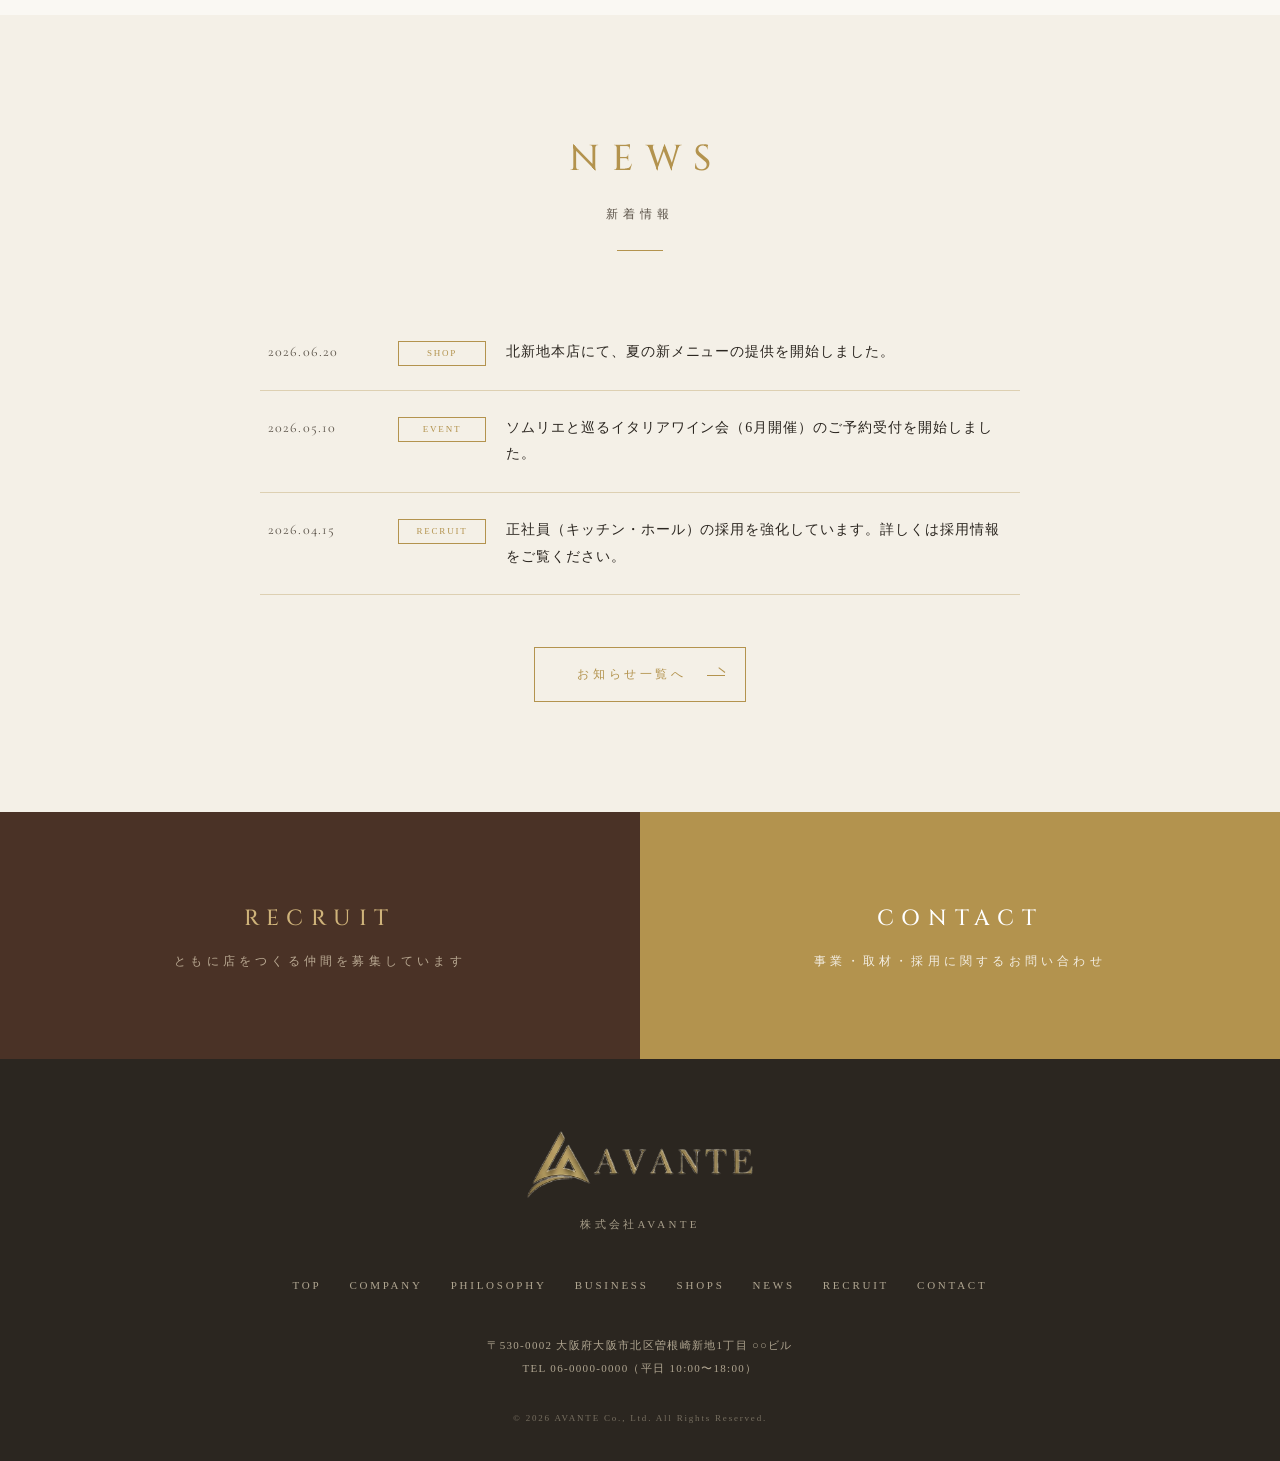
==== commit 96e9f41c: "Add files via upload" ====
--- a/index.html
+++ b/index.html
@@ -71,28 +71,22 @@
     </div>
     <div class="digest-cards">
       <div class="d-card reveal">
-        <div class="thumb"><img src="img/biz-1.jpg" alt=""></div>
-        <div class="body">
-          <h3>RESTAURANT</h3>
-          <span class="jp-label">飲食店の経営・運営</span>
-          <p>イタリアンダイニング「AVANTE」をはじめとする直営レストランの企画・経営・運営。</p>
-        </div>
+        <span class="num">01</span>
+        <span class="mark">RESTAURANT</span>
+        <h3>飲食店の経営・運営</h3>
+        <p>イタリアンダイニング「AVANTE」をはじめとする直営レストランの企画・経営・運営を行っています。シェフが毎朝市場で選ぶ旬の食材と、ソムリエ厳選のワイン。北新地と東三国、2つの街に根差した店づくりを大切にしています。</p>
       </div>
       <div class="d-card reveal">
-        <div class="thumb"><img src="img/biz-2.jpg" alt=""></div>
-        <div class="body">
-          <h3>WINE TRADE</h3>
-          <span class="jp-label">ワインの輸入・販売</span>
-          <p>ソムリエが現地で買い付けた小規模生産者のワインを、飲食店・個人のお客様へ。</p>
-        </div>
+        <span class="num">02</span>
+        <span class="mark">WINE TRADE</span>
+        <h3>ワインの輸入・販売</h3>
+        <p>ソムリエが産地に足を運び、造り手と直接向き合って買い付けた小規模生産者のワインを、飲食店様への卸売、個人のお客様への小売として取り扱っています。「この料理に合う一本」のご相談も承ります。</p>
       </div>
       <div class="d-card reveal">
-        <div class="thumb"><img src="img/biz-3.jpg" alt=""></div>
-        <div class="body">
-          <h3>PRODUCE</h3>
-          <span class="jp-label">店舗プロデュース・ケータリング</span>
-          <p>メニュー開発から人材教育まで、「繁盛する店」づくりをトータルに支援。</p>
-        </div>
+        <span class="num">03</span>
+        <span class="mark">PRODUCE</span>
+        <h3>店舗プロデュース・ケータリング</h3>
+        <p>繁盛店を育ててきた経験を、これから店を始める方・店を良くしたい方へ。コンセプト設計からメニュー開発、スタッフ教育まで一貫して支援するほか、パーティーや企業イベント向けのケータリングも承っています。</p>
       </div>
     </div>
     <div class="btn-center reveal">
--- a/css/style.css
+++ b/css/style.css
@@ -252,22 +252,50 @@
 .digest-about .phrase{
   text-align:center;font-size:clamp(20px,3vw,28px);letter-spacing:.3em;margin-bottom:34px;
 }
-.digest-cards{display:grid;grid-template-columns:repeat(3,1fr);gap:26px}
+.digest-cards{
+  display:grid;grid-template-columns:repeat(3,1fr);
+  border-top:1px solid var(--ink);border-left:1px solid var(--line);
+}
 .d-card{
-  position:relative;background:#fff;border:1px solid var(--line);
-  text-align:center;display:block;overflow:hidden;
-  transition:box-shadow .4s,transform .4s;
-}
-.d-card:hover{box-shadow:0 18px 44px rgba(43,38,32,.09);transform:translateY(-4px)}
-.d-card .thumb{
-  position:relative;height:150px;overflow:hidden;
-}
-.d-card .thumb img{width:100%;height:100%;object-fit:cover;transition:transform .6s ease}
-.d-card:hover .thumb img{transform:scale(1.06)}
-.d-card .body{padding:30px 30px 40px}
-.d-card h3{font-family:var(--serif-en);font-size:15px;letter-spacing:.22em;color:var(--gold);font-weight:500}
-.d-card .jp-label{display:block;font-size:13px;letter-spacing:.25em;font-weight:600;margin:4px 0 14px}
-.d-card p{font-size:12.5px;color:var(--ink-soft);text-align:justify}
+  position:relative;text-align:left;display:flex;flex-direction:column;
+  padding:38px 30px 34px;
+  background:var(--ivory);
+  border-right:1px solid var(--line);border-bottom:1px solid var(--ink);
+  overflow:hidden;
+  transition:background .55s ease;
+}
+.d-card::before{
+  content:"";position:absolute;top:0;left:0;right:0;height:3px;
+  background:var(--ink);
+  transform:scaleX(0);transform-origin:left;
+  transition:transform .6s cubic-bezier(.65,0,.35,1),background .55s ease;
+  z-index:1;
+}
+.d-card:hover::before{transform:scaleX(1);background:var(--gold)}
+.d-card:hover{background:var(--ink)}
+.d-card .num{
+  font-family:var(--serif-en2);font-style:italic;font-size:16px;font-weight:500;
+  color:var(--gold);letter-spacing:.04em;margin-bottom:20px;
+  transition:color .55s ease;
+}
+.d-card .mark{
+  font-family:var(--serif-en);font-size:11px;letter-spacing:.3em;font-weight:500;
+  color:var(--ink-soft);margin-bottom:10px;
+  transition:color .55s ease;
+}
+.d-card h3{
+  font-size:16px;letter-spacing:.16em;font-weight:600;line-height:1.6;
+  color:var(--ink);margin-bottom:16px;
+  transition:color .55s ease;
+}
+.d-card p{
+  font-size:12.5px;color:var(--ink-soft);text-align:justify;line-height:1.9;
+  transition:color .55s ease;
+}
+.d-card:hover .num{color:var(--gold-light)}
+.d-card:hover .mark{color:var(--gold-pale)}
+.d-card:hover h3{color:var(--ivory)}
+.d-card:hover p{color:rgba(250,248,243,.72)}
 .digest-biz{background:linear-gradient(180deg,var(--paper),var(--ivory))}
 
 /* トップ：店舗バナー */
@@ -373,42 +401,51 @@
 .photo-placeholder img{display:block;width:100%;height:100%;object-fit:cover}
 
 /* ---------- Business ---------- */
-.biz-grid{display:grid;grid-template-columns:repeat(3,1fr);gap:28px}
+.biz-grid{
+  display:grid;grid-template-columns:repeat(3,1fr);
+  border-top:1px solid var(--ink);border-left:1px solid var(--line);
+}
 .biz-card{
-  position:relative;text-align:left;overflow:hidden;
-  min-height:440px;display:flex;align-items:flex-end;
-  border-radius:4px;
-  transition:box-shadow .5s,transform .5s;
-}
-.biz-card:hover{box-shadow:0 22px 50px rgba(43,38,32,.28);transform:translateY(-4px)}
-.biz-card .bg{
-  position:absolute;inset:0;width:100%;height:100%;object-fit:cover;
-  transition:transform .8s ease;z-index:0;
-}
-.biz-card:hover .bg{transform:scale(1.08)}
+  position:relative;text-align:left;
+  display:flex;flex-direction:column;
+  padding:44px 34px 40px;min-height:380px;
+  background:var(--ivory);
+  border-right:1px solid var(--line);border-bottom:1px solid var(--ink);
+  overflow:hidden;
+  transition:background .55s ease;
+}
 .biz-card::before{
-  content:"";position:absolute;inset:0;z-index:1;
-  background:linear-gradient(180deg,rgba(20,17,13,.05) 0%,rgba(20,17,13,.15) 45%,rgba(20,17,13,.72) 100%);
-}
+  content:"";position:absolute;top:0;left:0;right:0;height:3px;
+  background:var(--ink);
+  transform:scaleX(0);transform-origin:left;
+  transition:transform .6s cubic-bezier(.65,0,.35,1),background .55s ease;
+  z-index:1;
+}
+.biz-card:hover::before{transform:scaleX(1);background:var(--gold)}
+.biz-card:hover{background:var(--ink)}
 .biz-card .num{
-  position:absolute;top:22px;right:26px;z-index:2;
-  font-family:var(--serif-en2);font-size:46px;font-weight:500;line-height:1;
-  color:transparent;-webkit-text-stroke:1.3px rgba(253,250,242,.85);
-  opacity:.85;transition:transform .5s ease;
-}
-.biz-card:hover .num{transform:translateY(-4px)}
-.biz-card .glass{
-  position:relative;z-index:2;width:100%;margin:20px;padding:24px 22px;
-  background:rgba(255,255,255,.12);
-  backdrop-filter:blur(14px) saturate(140%);
-  -webkit-backdrop-filter:blur(14px) saturate(140%);
-  border:1px solid rgba(255,255,255,.28);
-  border-radius:3px;
-  box-shadow:0 8px 28px rgba(0,0,0,.18);
-}
-.biz-card h3{font-family:var(--serif-en);font-size:15px;letter-spacing:.22em;color:var(--gold-light);margin-bottom:4px;font-weight:500}
-.biz-card .jp-label{display:block;font-size:14px;letter-spacing:.25em;font-weight:600;margin-bottom:12px;color:#fff}
-.biz-card p{font-size:12.5px;color:rgba(255,255,255,.88);text-align:justify;line-height:1.85}
+  font-family:var(--serif-en2);font-style:italic;font-size:17px;font-weight:500;
+  color:var(--gold);letter-spacing:.04em;margin-bottom:28px;
+  transition:color .55s ease;
+}
+.biz-card .mark{
+  font-family:var(--serif-en);font-size:11px;letter-spacing:.32em;font-weight:500;
+  color:var(--ink-soft);margin-bottom:20px;
+  transition:color .55s ease;
+}
+.biz-card h3{
+  font-size:22px;letter-spacing:.12em;font-weight:600;line-height:1.55;
+  color:var(--ink);margin-bottom:22px;
+  transition:color .55s ease;
+}
+.biz-card p{
+  font-size:13px;color:var(--ink-soft);text-align:justify;line-height:1.9;
+  transition:color .55s ease;
+}
+.biz-card:hover .num{color:var(--gold-light)}
+.biz-card:hover .mark{color:var(--gold-pale)}
+.biz-card:hover h3{color:var(--ivory)}
+.biz-card:hover p{color:rgba(250,248,243,.72)}
 .biz-detail{
   max-width:920px;margin:0 auto;display:grid;grid-template-columns:auto 1fr;gap:44px;
   padding:52px 0;border-bottom:1px dotted var(--line);align-items:start;
@@ -603,7 +640,10 @@
   .phi-grid{grid-template-columns:1fr;gap:44px;justify-items:center}
   .phi-vertical{height:auto;writing-mode:horizontal-tb;border-left:none;padding-left:0;
     border-top:1px solid var(--line);padding-top:24px;text-align:center;line-height:2.2;font-size:19px}
-  .biz-grid,.digest-cards{grid-template-columns:1fr;gap:20px;max-width:520px;margin-left:auto;margin-right:auto}
+  .digest-cards{grid-template-columns:1fr;border-left:1px solid var(--ink);max-width:520px;margin-left:auto;margin-right:auto}
+  .d-card{padding:32px 26px 28px;border-right:1px solid var(--ink)}
+  .biz-grid{grid-template-columns:1fr;border-left:1px solid var(--ink);max-width:520px;margin-left:auto;margin-right:auto}
+  .biz-card{min-height:0;padding:36px 28px 32px;border-right:1px solid var(--ink)}
   .value-row{flex-direction:column;text-align:left;gap:12px;padding:32px 0}
   .value-row .v-num{width:auto;font-size:44px;text-align:left}
   .value-row p{margin-left:0;max-width:none}
